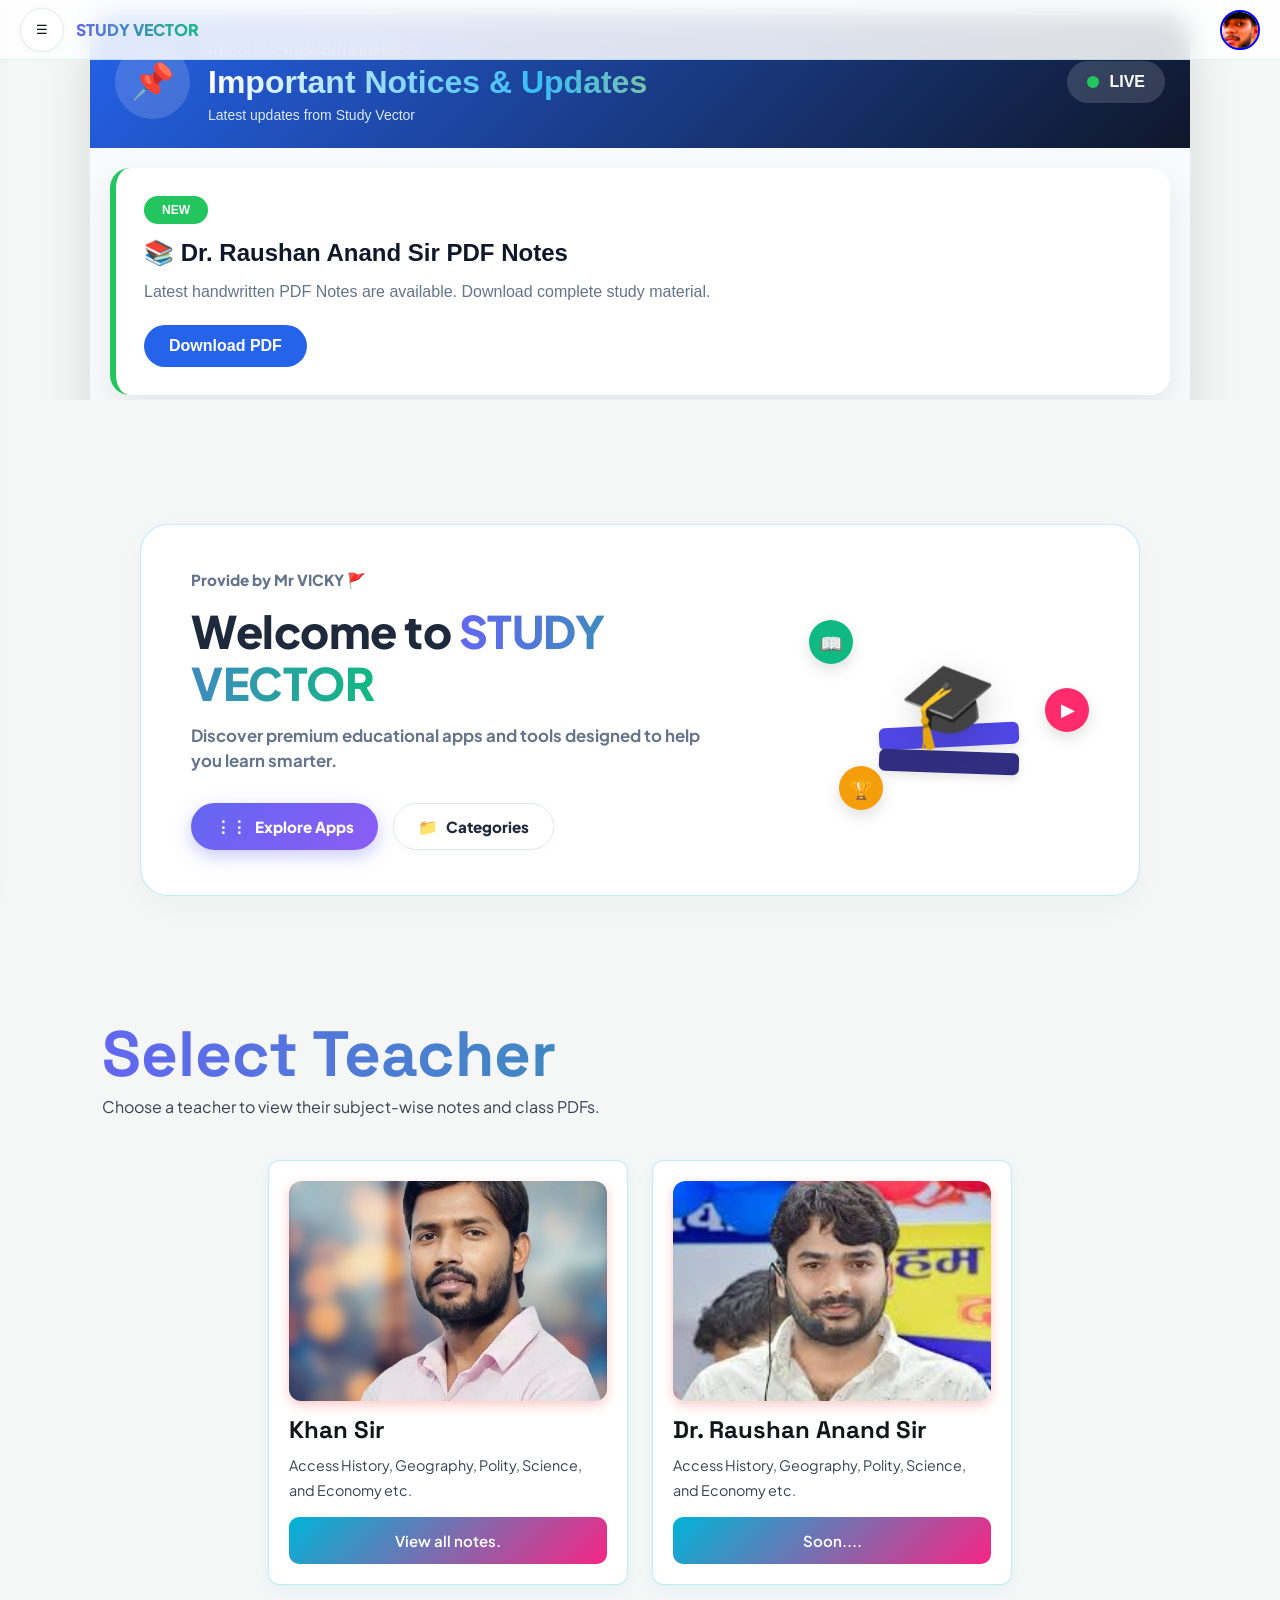
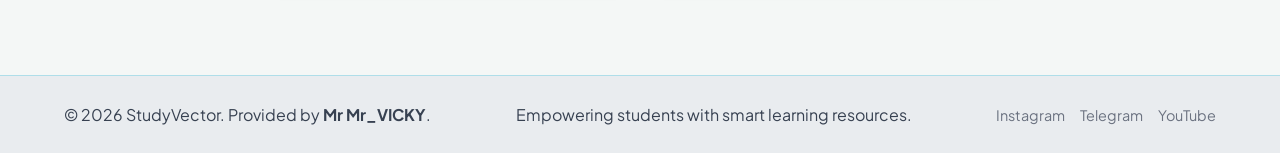
==== index.html @ a43ee3e1 "Update index.html" ====
<!DOCTYPE html>
<html lang="en">

<head>
    <meta charset="UTF-8">
    <meta name="viewport" content="width=device-width, initial-scale=1.0">
    <title>Study Vector</title>
    <link rel="icon" type="image/jpeg" href="logo.png">
    <link rel="stylesheet" href="style.css">
    <script src="./script.js"></script>
    <link href="https://fonts.googleapis.com/css2?family=Plus+Jakarta+Sans:wght@700;800;900&display=swap"
        rel="stylesheet">
    <meta property="og:image" content="logo.png">

</head>

<body>

    <header class="site-header">

        <div class="header-left">

            <button class="menu-btn" id="menuToggle">☰</button>
        
            <div class="auto-color-logo">
                <span class="logo-dot"></span>
                <span class="logo-text">STUDY VECTOR</span>
            </div>
        </div>

        <div class="header-right">
            <!-- <div class="streak-badge">
                <span class="fire-icon">🔥</span>
                <span class="streak-count">1</span>
            </div> -->

            <!-- <button class="theme-toggle" id="themeToggle" aria-label="Toggle Theme">
            </button> -->

            <a href="about.html" style="text-decoration: none; display: inline-block;">
                <div class="profile-avatar">
                    <img src="MY.jpg" alt="Profile"
                        style="width: 100%; height: 100%; object-fit: cover; border-radius: 50%;">
                </div>
            </a>

        </div>
    </header>

<iframe src="notice.html" class="notice-frame" style="width: 100%; height: 400px; border: none;"></iframe>


    <main>

        <section class="welcome-hero-section">
            <div class="welcome-card">
                <!-- Left Side: Content -->
                <div class="welcome-content">
                    <div class="greeting-badge">
                        Provide by Mr VICKY 🚩
                    </div>

                    <h1 class="welcome-title">
                        Welcome to <span class="highlight-brand">STUDY VECTOR</span>
                    </h1>

                    <p class="welcome-subtitle">
                        Discover premium educational apps and tools designed to help you learn smarter.
                    </p>

                    <div class="welcome-btn-group">
                        <a href="#apps" class="btn-primary">
                            <span class="btn-icon">⋮⋮</span> Explore Apps
                        </a>
                        <a href="notes.html" class="btn-secondary">
                            <span class="btn-icon">📁</span> Categories
                        </a>
                    </div>
                </div>

                <!-- Right Side: Visual Graphic Elements -->
                <div class="welcome-graphic">
                    <!-- Floating Small Icons -->
                    <div class="floating-icon icon-book">📖</div>
                    <div class="floating-icon icon-trophy">🏆</div>
                    <div class="floating-icon icon-play">▶</div>

                    <!-- Graduation Cap & Books Center Graphics -->
                    <div class="graphic-center-art">
                        <div class="grad-cap">🎓</div>
                        <div class="stacked-books">
                            <div class="book book-top"></div>
                            <div class="book book-bottom"></div>
                        </div>
                    </div>
                </div>
            </div>
        </section>

        <!-- Teacher Selection Section -->
        <main class="main-content">
            <section class="notes-hero">
                <h1 class="gradient-text">Select Teacher</h1>
                <p>Choose a teacher to view their subject-wise notes and class PDFs.</p>
            </section>

            <section class="notes-grid-container">

                <!-- Teacher 1: Khan Sir -->
                <div class="note-card teacher-card">
                    <div class="teacher-img-box">
                        <img src="khan sir.jpg" alt="Khan Sir">
                    </div>
                    <h3>Khan Sir</h3>
                    <p>Access History, Geography, Polity, Science, and Economy etc.</p>
                    <a href="./khan sir_notes.html" class="download-btn">View all notes.</a>
                </div>

                <!-- Teacher 2: Dr. Raushan Anand Sir -->
                <div class="note-card teacher-card">
                    <div class="teacher-img-box">
                        <img src="dr. raushan anand sir.jpg" alt="Dr. Raushan Anand Sir">
                    </div>
                    <h3>Dr. Raushan Anand Sir</h3>
                    <p>Access History, Geography, Polity, Science, and Economy etc.</p>
                    <a href="#" class="download-btn">Soon....</a>
                </div>

               

            </section>


        </main>

        <footer class="site-footer">
            <div class="footer-container">
                <div class="footer-left">
                    <p>&copy; 2026 StudyVector. Provided by <strong>Mr Mr_VICKY</strong>.</p>
                </div>
                <div class="footer-center">
                    <p>Empowering students with smart learning resources.</p>
                </div>
                <div class="footer-right">
                    <a href="#" target="_blank">Instagram</a>
                    <a href="https://t.me/studyvector" target="_blank">Telegram</a>
                    <a href="#" target="_blank">YouTube</a>
                </div>
            </div>
        </footer>

        <!-- Sidebar Overlay (Background Dimming) -->
        <div class="sidebar-overlay" id="sidebarOverlay"></div>

        <!-- Sidebar Drawer Container -->
        <div class="sidebar-drawer" id="sidebarDrawer">
            <!-- Sidebar Header -->
            <div class="sidebar-header">

                <div class="sidebar-brand-box">


                    <div class="sidebar-logo-icon"
                        style="width: 40px; height: 40px; background: #00b4d8; border-radius: 10px; display: flex; align-items: center; justify-content: center; overflow: hidden;">
                        <img src="MY.jpg" alt="Logo" style="width: 100%; height: 100%; object-fit: cover;">
                    </div>

                    <div>
                        <h2 class="sidebar-title">STUDY VECTOR</h2>
                        <p class="sidebar-subtitle">POWERED BY Mr_VICKY 🚩</p>
                    </div>
                </div>

            </div>

            <!-- Sidebar Navigation Links -->

            <nav class="sidebar-nav">
                <ul>
                    <li>
                        <a href="index.html" class="nav-item active">
                            <span class="nav-icon">🏠</span>
                            <span>Home</span>
                        </a>
                    </li>
                    <li>
                        <a href="notes.html" class="nav-item">
                            <span class="nav-icon">📚</span>
                            <span>Notes & PDFs</span>
                        </a>
                    </li>
                    <li>
                        <a href="community.html" class="nav-item">
                            <span class="nav-icon">👥</span>
                            <span>Community</span>
                        </a>
                    </li>

                    <!-- <li>
                    <a href="bookmarks.html" class="nav-item">
                        <span class="nav-icon">🔖</span>
                        <span>Bookmarks</span>
                    </a>
                </li> -->
                    <li>
                        <a href="#" class="nav-item">
                            <span class="nav-icon">⚙️</span>
                            <span>Settings</span>
                        </a>
                    </li>
                    <li>
                        <a href="about.html" class="nav-item">
                            <span class="nav-icon">👤</span>
                            <span>About Developer</span>
                        </a>
                    </li>
                    <li>
                        <a href="./Contact.html" class="nav-item">
                            <span class="nav-icon">❓</span>
                            <span>Help Center & Guides</span>
                        </a>
                    </li>
                </ul>
            </nav>
        </div>

</body>

</html>
---- style.css ----
@import url('https://fonts.googleapis.com/css2?family=Plus+Jakarta+Sans:wght@300;400;500;600;700;800&family=Space+Grotesk:wght@400;500;600;700;800&display=swap');

* {
    padding: 0;
    margin: 0;
    box-sizing: border-box;
}

:root {
    --color-primary: #00b4d8;
    --color-primary-glow: rgba(0, 180, 216, 0.2);
    --color-secondary: #f72585;
    --color-secondary-glow: rgba(247, 37, 133, 0.2);
    --color-accent: #7209b7;

    --color-bg-base: #f4f7f6;
    --color-bg-section: #ffffff;
    --color-bg-footer: #e9ecef;
    --color-surface: #ffffff;

    --color-border: rgba(0, 180, 216, 0.25);

    --white: #121619;
    --color-text-body: #374151;
    --color-text-muted: #6b7280;

    --font-display: 'Space Grotesk', sans-serif;
    --font-body: 'Plus Jakarta Sans', sans-serif;

    --radius-sm: 6px;
    --radius-md: 12px;
    --radius-lg: 20px;

    --shadow-sm: 0 4px 15px rgba(0, 180, 216, 0.08);
    --shadow-md: 0 10px 30px rgba(0, 180, 216, 0.12);

    --gradient-accent: linear-gradient(135deg, var(--color-primary) 0%, var(--color-secondary) 100%);
}

html {
    font-size: 16px;
    scroll-behavior: smooth;
}

body {
    background-color: var(--color-bg-base);
    font-family: var(--font-body);
    color: var(--color-text-body);
    overflow-x: hidden;
}

h1,
h2,
h3,
h4,
h5,
h6 {
    font-family: var(--font-display);
    font-weight: 700;
    line-height: 1.2;
    color: var(--white);
}

h1 {
    font-size: clamp(2.2rem, 5vw, 4rem);
}

h2 {
    font-size: clamp(1.6rem, 3.5vw, 2.5rem);
}

h3 {
    font-size: clamp(1.2rem, 2vw, 1.5rem);
}

p {
    font-size: 1rem;
    line-height: 1.7;
    color: var(--color-text-body);
}

ul {
    list-style: none;
}

a {
    text-decoration: none;
}

img,
video {
    max-width: 100%;
    height: auto;
}


/* ========================================== */
/* 2. Global Resets & Body Styles (Pura Page)  */
/* ========================================== */
* {
    padding: 0;
    margin: 0;
    box-sizing: border-box;
}

body {
    background-color: var(--color-bg-base);
    font-family: var(--font-body);
    color: var(--color-text-body);
    overflow-x: hidden;
}

/* ========================================== */
/* 3. Header Styling (Upar ka Navbar)         */
/* ========================================== */
.site-header {
    position: fixed;
    top: 0;
    left: 0;
    width: 100%;
    height: 60px;
    background-color: rgba(255, 255, 255, 0.85);
    backdrop-filter: blur(12px);
    -webkit-backdrop-filter: blur(12px);
    display: flex;
    justify-content: space-between;
    align-items: center;
    padding: 0 20px;
    border-bottom: 1px solid rgba(0, 180, 216, 0.15);
    z-index: 1000;
}


.header-left {
    display: flex;
    align-items: center;
    gap: 12px;
}






.menu-btn {
    background: #ffffff;
    border: 1px solid #e2e8f0;
    width: 44px;
    height: 44px;
    border-radius: 50%;
    display: flex;
    align-items: center;
    justify-content: center;
    cursor: pointer;
    box-shadow: 0 2px 8px rgba(0, 0, 0, 0.04);
    color: #121619;
}

.brand-dot {
    width: 8px;
    height: 8px;
    background-color: #833ab4;
    border-radius: 50%;
}

.brand-title {
    font-family: var(--font-display);
    font-size: 1.15rem;
    font-weight: 700;
    letter-spacing: 0.04em;
    color: #121619;
}

.header-right {
    display: flex;
    align-items: center;
    gap: 10px;
}

.streak-badge {
    display: flex;
    align-items: center;
    gap: 6px;
    background: #fffbf0;
    border: 1px solid #ffeeba;
    padding: 6px 14px;
    border-radius: 50px;
    font-family: var(--font-display);
    font-weight: 700;
    font-size: 0.9rem;
    color: #b7791f;
}

.theme-toggle {
    background: #ffffff;
    border: 1px solid #e2e8f0;
    width: 40px;
    height: 40px;
    border-radius: 50%;
    display: flex;
    align-items: center;
    justify-content: center;
    cursor: pointer;
    color: #4a5568;
}

.profile-avatar {
    width: 40px;
    height: 40px;
    border-radius: 50%;
    background: linear-gradient(135deg, #e0c3fc 0%, #8ec5fc 100%);
    border: 2px solid blue;
}

.profile-avatar:hover {
    box-shadow: 0 4px 12px rgba(0, 180, 216, 0.5);
    zoom: 1.1;
}

/* ========================================== */
/* Notes / Teacher Cards Grid Styling         */
/* ========================================== */
.notes-grid-container {
    display: flex !important;
    flex-direction: row !important; /* Cards ko line mein rakhne ke liye */
    flex-wrap: wrap !important;     /* Agar screen choti ho toh niche aa jayein */
    align-items: stretch !important; /* Sabhi cards ki height barabar karne ke liye */
    justify-content: center !important;
    gap: 24px !important;
    width: 100% !important;
    padding: 0 15px !important;
}

.main-content {
    padding: 50px 8%;
    background-color: var(--color-bg-base);
    min-height: 75vh;
}

/* Sabhi cards ka size ek jaisa fix karne ke liye */
.notes-grid-container .note-card,
.card {
    flex: 1 1 280px !important; /* Minimum width 280px rahegi aur sab barabar stretch honge */
    max-width: 340px !important; /* Koi bhi card 340px se bada nahi hoga */
    width: 100% !important;
    background-color: var(--color-bg-section);
    border: 1px solid var(--color-border);
    border-radius: var(--radius-md);
    padding: 20px;
    box-shadow: var(--shadow-sm);
    display: flex;
    flex-direction: column;
    box-sizing: border-box;
    transition: transform 0.3s ease, border-color 0.3s ease;
}

.note-card:hover {
    transform: translateY(-4px);
    border-color: var(--color-primary);
    box-shadow: 0 0 15px var(--color-primary-glow);
}

.note-card h3 {
    color: var(--white);
    margin-bottom: 8px;
}

.note-card p {
    font-size: 0.9rem;
    margin-bottom: 15px;
    flex-grow: 1; /* Text space ko barabar manage karne ke liye */
}

/* Cards ke andar wali images ya top boxes ka size equal karne ke liye */
.note-card img, 
.note-card .semester-img-box,
.card img {
    width: 100% !important;
    height: 300px !important; /* Teeno ki image/box ki height bilkul equal hogi */
    object-fit: cover !important;
    border-radius: 12px;
    margin-bottom: 15px;
}

.download-btn {
    display: inline-block;
    padding: 8px 16px;
    background: var(--gradient-accent);
    color: #fff;
    border-radius: var(--radius-sm);
    font-weight: 500;
    font-size: 0.85rem;
    text-align: center;
    text-decoration: none;
    margin-top: auto; /* Button ko hamesha card ke sabse niche align karne ke liye */
}

main {
    padding-top: 100px !important;
}


main {
    padding-top: 100px !important;
    /* Header ki height ke barabar ya usse thoda zyada gap */
}



/* ========================================== */
/* Community Section Styling */
/* ========================================== */

.community-section {
    padding: 50px 8%;
    background-color: var(--color-bg-base);
    min-height: 75vh;
}

.community-header {
    margin-bottom: 40px;
}

.community-header h1 {
    color: var(--white);
    margin-bottom: 10px;
}

.community-header p {
    color: var(--color-text-muted);
    font-size: 1.05rem;
}

.community-grid {
    display: grid;
    grid-template-columns: repeat(auto-fit, minmax(280px, 1fr));
    gap: 25px;
}

.community-card {
    background: var(--color-surface);
    border: 1px solid var(--color-border);
    border-radius: var(--radius-lg);
    padding: 35px 30px;
    display: flex;
    flex-direction: column;
    justify-content: space-between;
    box-shadow: var(--shadow-sm);
    transition: transform 0.3s ease, box-shadow 0.3s ease, border-color 0.3s ease;
}

.community-card:hover {
    transform: translateY(-6px);
    box-shadow: var(--shadow-md);
    border-color: var(--color-primary);
}

.card-icon-box {
    width: 55px;
    height: 55px;
    border-radius: var(--radius-md);
    display: flex;
    align-items: center;
    justify-content: center;
    font-size: 24px;
    margin-bottom: 22px;
}

.telegram-box {
    background: rgba(0, 180, 216, 0.12);
    color: var(--color-primary);
}

.whatsapp-box {
    background: rgba(16, 185, 129, 0.12);
    color: #10b981;
}

.youtube-box {
    background: rgba(239, 68, 68, 0.12);
    color: #ef4444;
}

.instagram-box {
    background: rgba(131, 58, 180, 0.12);
    color: #833ab4;
}

.community-card h3 {
    font-size: 1.3rem;
    margin-bottom: 12px;
    color: var(--white);
}

.community-card p {
    color: var(--color-text-muted);
    font-size: 0.95rem;
    line-height: 1.6;
    margin-bottom: 25px;
}

.community-btn {
    text-align: center;
    padding: 12px 24px;
    border-radius: 50px;
    font-weight: 600;
    font-size: 0.95rem;
    text-decoration: none;
    transition: transform 0.2s ease, opacity 0.2s ease;
    display: inline-block;
}

.community-btn:hover {
    transform: scale(1.02);
    opacity: 0.95;
}


.telegram-btn {
    background: linear-gradient(135deg, #00b4d8, #0077b6);
    color: #ffffff;
    box-shadow: 0 4px 15px rgba(0, 180, 216, 0.3);
}

.whatsapp-btn {
    background: linear-gradient(135deg, #10b981, #059669);
    color: #ffffff;
    box-shadow: 0 4px 15px rgba(16, 185, 129, 0.3);
}

.youtube-btn {
    background: linear-gradient(135deg, #ef4444, #dc2626);
    color: #ffffff;
    box-shadow: 0 4px 15px rgba(239, 68, 68, 0.3);
}

.instagram-btn {
    background: linear-gradient(135deg, #833ab4, #fd1d1d, #fcb045);
    color: #ffffff;
    box-shadow: 0 4px 15px rgba(131, 58, 180, 0.3);
}

.telegram-box {
    background: linear-gradient(135deg, #00b4d8, #0077b6);
    color: #ffffff;
    box-shadow: 0 4px 15px rgba(0, 180, 216, 0.3);
}

.whatsapp-box {
    background: linear-gradient(135deg, #10b981, #059669);
    color: #ffffff;
    box-shadow: 0 4px 15px rgba(16, 185, 129, 0.3);
}

.youtube-box {
    background: linear-gradient(135deg, #ef4444, #dc2626);
    color: #ffffff;
    box-shadow: 0 4px 15px rgba(239, 68, 68, 0.3);
}

.instagram-box {
    background: linear-gradient(135deg, #833ab4, #fd1d1d, #fcb045);
    color: #ffffff;
    box-shadow: 0 4px 15px rgba(131, 58, 180, 0.3);
}


/*==========================================
/* Footer */
/* ==========================================  */

.site-footer {
    background-color: var(--color-bg-footer);
    border-top: 1px solid var(--color-border);
    padding: 25px 5%;
    font-size: 0.9rem;
}

.footer-container {
    max-width: 1200px;
    margin: 0 auto;
    display: flex;
    justify-content: space-between;
    align-items: center;
    flex-wrap: wrap;
    gap: 15px;
}

.footer-right {
    display: flex;
    gap: 15px;
}

.footer-right a {
    color: var(--color-text-muted);
}

.footer-right a:hover {
    color: var(--color-primary);
}



/* ==========================================
   Responsive Breakpoints
   ========================================== */


@media (max-width: 1024px) {
    header {
        padding: 15px 4%;
    }

    main {
        padding: 90px 4% 30px;
    }

    .hero-section {
        gap: 30px;
    }
}

@media (max-width: 768px) {
    header {
        flex-direction: column;
        gap: 10px;
        padding: 12px 15px;
        position: relative;
    }

    header nav ul {
        gap: 8px;
        flex-wrap: wrap;
        justify-content: center;
    }

    header nav a {
        padding: 6px 10px;
        font-size: 0.85rem;
    }

    main {
        padding: 20px 15px;
    }

    .hero-section {
        flex-direction: column;
        text-align: center;
        min-height: auto;
        padding: 20px 0;
        gap: 25px;
    }

    .left-hero {
        align-items: center;
    }

    #cta {
        justify-content: center;
    }

    .notes-grid-container {
        grid-template-columns: 1fr;
    }

    .footer-container {
        flex-direction: column;
        text-align: center;
    }
}

@media (max-width: 480px) {
    h1 {
        font-size: 1.8rem;
    }

    h2 {
        font-size: 1.4rem;
    }

    #cta {
        flex-direction: column;
        width: 100%;
    }

    #cta a {
        width: 100%;
    }
}

/* ==========================================  */
/* Contact Page Specific Styles */
/* ==========================================  */
.notes-grid-container {
    display: grid;
    grid-template-columns: repeat(2, minmax(300px, 450px));
    /* Dono cards ki fixed width range set karne ke liye */
    justify-content: center;
    /* Grid ko bilkul center mein lane ke liye */
    gap: 30px;
    max-width: 1000px;
    margin: 40px auto;
    padding: 0 20px;
}

.support-card {
    background: var(--color-surface);
    border: 1px solid var(--color-border);
    box-shadow: var(--shadow-sm);
    border-radius: var(--radius-lg);
    padding: 35px 30px;
    /* Padding badhayi taaki box lamba/bada lage */
    display: flex;
    flex-direction: column;
    justify-content: space-between;
}

.note-card {
    background: var(--color-surface);
    border: 1px solid var(--color-border);
    box-shadow: var(--shadow-sm);
    border-radius: var(--radius-lg);
    padding: 35px 30px;
    height: 100%;
    display: flex;
    flex-direction: column;
    justify-content: space-between;
}

.support-card p {
    color: var(--color-text-muted);
    font-size: 14px;
    line-height: 1.6;
    margin-bottom: 16px;
}

.support-card strong {
    color: var(--color-text-primary);
}

.social-link {
    color: var(--color-primary);
}

.form-card {
    grid-column: span 1;
    /* Ab yeh sirf 1 column lega kyunki total hi 2 columns hain */
}

.form-card h3 {
    color: var(--color-text-primary);
    margin-bottom: 5px;
}

#contact-form {
    display: flex;
    flex-direction: column;
    gap: 15px;
    margin-top: 15px;
}

/* ========================================== */
/* Input & Textarea Styling with Glow Effect */
/* ========================================== */

#contact-form input,
#contact-form textarea {
    width: 100%;
    padding: 14px;
    background: var(--color-bg-section);
    border: 1px solid var(--color-border);
    color: var(--color-text-primary);
    border-radius: var(--radius-lg);
    box-sizing: border-box;
    font-size: 14px;
    outline: none;
    transition: all 0.3s ease;
    box-shadow: var(--shadow-sm);
}

/* ========================================== */
/* Focus Glow Effect */
/* ========================================== */

#contact-form input:focus,
#contact-form textarea:focus {
    border-color: var(--color-primary);
    box-shadow: var(--shadow-md);
    background: var(--color-surface);
}

#contact-form textarea {
    resize: none;
}

.download-btn {
    width: 100%;
    padding: 14px;
    cursor: pointer;
    border: none;
    text-align: center;
    background: var(--gradient-accent);
    color: var(--color-surface);
    font-weight: 600;
    border-radius: 10px;
    font-size: 15px;
    transition: opacity 0.2s ease;
}

.download-btn:hover {
    opacity: 0.9;
}

/* ========================================== */
/* teacher ka photo box styling */
/* ========================================== */

.teacher-img-box {
    width: 100%;
    height: 220px;
    /* Apni zaroorat ke hisab se height adjust kar sakte hain */
    border-radius: 12px;
    /* Photo ko radius dene ke liye */
    overflow: hidden;
    margin-bottom: 15px;
    box-shadow: 0 4px 12px rgba(255, 0, 0, 0.219);
    /* Halka sa shadow */
    background: var(--color-bg-section);
    /* Agar image load nahi hoti to background color */
}

.teacher-img-box img {
    width: 100%;
    height: 100%;
    object-fit: cover;
}

/* ========================================== */
/* Sidebar Background Overlay (Dim Effect)    */
/* ========================================== */
.sidebar-overlay {
    position: fixed;
    top: 0;
    left: 0;
    width: 100%;
    height: 100%;
    background-color: rgba(0, 0, 0, 0.5);
    backdrop-filter: blur(4px);
    -webkit-backdrop-filter: blur(4px);
    opacity: 0;
    visibility: hidden;
    transition: all 0.3s ease;
    z-index: 1999;
}

.sidebar-overlay.active {
    opacity: 1;
    visibility: visible;
}

/* ========================================== */
/* Sidebar Drawer Box Styling                 */
/* ========================================== */
.sidebar-drawer {
    position: fixed;
    top: 0;
    left: -320px;
    /* Shuru mein screen se bahar chhipa rahega */
    width: 300px;
    height: 100%;
    background-color: #ffffff;
    box-shadow: 5px 0 25px rgba(0, 0, 0, 0.1);
    transition: left 0.35s cubic-bezier(0.4, 0, 0.2, 1);
    z-index: 2000;
    display: flex;
    flex-direction: column;
}

.sidebar-drawer.active {
    left: 0;
}

/* ========================================== */
/* Sidebar Header (Logo & Close Button)       */
/* ========================================== */
.sidebar-header {
    display: flex;
    align-items: center;
    justify-content: space-between;
    padding: 20px 15px;
    border-bottom: 1px solid #edf2f7;
}

.sidebar-brand-box {
    display: flex;
    align-items: center;
    gap: 10px;
}

.sidebar-logo-icon {
    width: 42px;
    height: 42px;
    border-radius: 12px;
    background: linear-gradient(135deg, #00b4d8, #0077b6);
    display: flex;
    align-items: center;
    justify-content: center;
    box-shadow: 0 4px 12px rgba(0, 180, 216, 0.25);
}

.sidebar-logo-icon img {
    width: 24px;
    height: 24px;
    object-fit: contain;
}

.sidebar-title {
    font-family: 'Space Grotesk', sans-serif;
    font-size: 0.95rem;
    font-weight: 800;
    color: #121619;
    letter-spacing: 0.03em;
}

.sidebar-subtitle {
    font-family: 'Plus Jakarta Sans', sans-serif;
    font-size: 0.65rem;
    font-weight: 700;
    color: green;
    letter-spacing: 0.05em;
    margin-top: 2px;
}

/* Close ('X') Button */
.sidebar-close-btn {
    background: #f7fafc;
    border: 1px solid #e2e8f0;
    width: 36px;
    height: 36px;
    border-radius: 50%;
    display: flex;
    align-items: center;
    justify-content: center;
    cursor: pointer;
    color: #4a5568;
    transition: background 0.2s;
}

.sidebar-close-btn:hover {
    background: #edf2f7;
}

/* ========================================== */
/* Sidebar Navigation List & Items            */
/* ========================================== */
.sidebar-nav {
    flex: 1;
    overflow-y: auto;
    padding: 15px 12px;
}

.sidebar-nav ul {
    list-style: none;
    display: flex;
    flex-direction: column;
    gap: 6px;
}

.nav-item {
    display: flex;
    align-items: center;
    gap: 14px;
    padding: 12px 16px;
    border-radius: 14px;
    text-decoration: none;
    font-family: 'Plus Jakarta Sans', sans-serif;
    font-weight: 600;
    font-size: 0.95rem;
    color: #4a5568;
    transition: all 0.2s ease;
}

.nav-icon {
    font-size: 1.1rem;
    display: flex;
    align-items: center;
    justify-content: center;
    width: 24px;
}

.nav-item:hover {
    background-color: rgba(0, 180, 216, 0.08);
    color: #00b4d8;
}

.nav-item.active {
    background: linear-gradient(135deg, rgba(0, 180, 216, 0.12), rgba(0, 119, 182, 0.08));
    color: #00b4d8;
    font-weight: 700;
}


/* ========================================== */
/* Developer Profile Card & About Page Styles */
/* ========================================== */

.developer-section {
    display: flex;
    justify-content: center;
    align-items: center;
    padding: 40px 20px;
}

.developer-card {
    background: var(--color-surface, #ffffff);
    border: 1px solid var(--color-border, #e2e8f0);
    border-radius: 24px;
    padding: 40px;
    display: flex;
    gap: 40px;
    max-width: 900px;
    width: 100%;
    box-shadow: 0 10px 30px rgba(0, 0, 0, 0.04);
    align-items: center;
}

/* Image Container */
.dev-img-container {
    position: relative;
    flex-shrink: 0;
}

.dev-avatar {
    width: 100px;
    height: 100px;
    border-radius: 15px;
    object-fit: cover;
    box-shadow: 0 10px 20px rgba(0, 0, 0, 0.596);
}

.dev-floating-badge {
    position: absolute;
    bottom: -10px;
    right: -10px;
    background: linear-gradient(135deg, #6366f1, #8b5cf6);
    color: white;
    width: 42px;
    height: 42px;
    border-radius: 50%;
    display: flex;
    align-items: center;
    justify-content: center;
    font-weight: bold;
    box-shadow: 0 4px 10px rgba(99, 102, 241, 0.4);
    /* border: 3px solid var(--color-surface, #ffffff); */
    animation: floatAnimation 3s ease-in-out infinite;
}


/* Animation Define Karein */
@keyframes floatAnimation {
    0% {
        transform: translateY(0); /* Apni original position par */
    }
    50% {
        transform: translateY(-10px); /* Apni position se 10px upar jayega */
    }
    100% {
        transform: translateY(0); /* Wapas original position par */
    }
}

/* Info Section */
.dev-info {
    display: flex;
    flex-direction: column;
}

.badge-top {
    display: inline-block;
    background: rgba(99, 102, 241, 0.1);
    color: #6366f1;
    padding: 6px 14px;
    border-radius: 20px;
    font-size: 0.75rem;
    font-weight: 700;
    letter-spacing: 0.5px;
    margin-bottom: 15px;
    align-self: flex-start;
}

.dev-info h2 {
    font-size: 2.2rem;
    color: var(--color-text-primary, #1e293b);
    font-weight: 800;
    margin-bottom: 5px;
}

.dev-subtitle {
    color: #10b981;
    font-weight: 700;
    font-size: 0.85rem;
    letter-spacing: 1px;
    margin-bottom: 15px;
}

.dev-tag {
    background: rgba(99, 102, 241, 0.06);
    color: #4f46e5;
    padding: 8px 14px;
    border-radius: 12px;
    font-size: 0.85rem;
    font-weight: 600;
    display: inline-block;
    margin-bottom: 20px;
    align-self: flex-start;
}

.dev-tag span {
    color: #6366f1;
    margin-right: 5px;
}

.dev-bio {
    color: var(--color-text-muted, #64748b);
    font-size: 0.95rem;
    line-height: 1.6;
    margin-bottom: 20px;
}

.dev-quote {
    color: #4f46e5;
    font-style: italic;
    font-weight: 600;
    font-size: 1rem;
    margin-bottom: 25px;
}

/* Social Buttons */
.dev-social-buttons {
    display: flex;
    gap: 12px;
    flex-wrap: wrap;
}

.dev-btn {
    display: flex;
    align-items: center;
    gap: 8px;
    padding: 8px 18px;
    border: 1px solid var(--color-border, #e2e8f0);
    border-radius: 25px;
    text-decoration: none;
    color: var(--color-text-primary, #1e293b);
    font-size: 0.9rem;
    font-weight: 600;
    background: var(--color-surface, #ffffff);
    transition: all 0.2s ease;
    box-shadow: 0 2px 5px rgba(0, 0, 0, 0.02);
}

.dev-btn:hover {
    border-color: #6366f1;
    transform: translateY(-2px);
    box-shadow: 0 4px 12px rgba(99, 102, 241, 0.15);
}


/* Developer Card ka saara text bold karne ke liye */
.developer-card *, 
.developer-card p, 
.developer-card span, 
.developer-card h2, 
.developer-card a {
    font-weight: 800 !important;
}


/* Responsive for Mobile */
@media (max-width: 768px) {
    .developer-card {
        flex-direction: column;
        text-align: center;
        padding: 25px;
    }
    .badge-top, .dev-tag {
        align-self: center;
    }
    .dev-social-buttons {
        justify-content: center;
    }
}


/* ========================================== */
/* Welcome Hero Card Styling                  */
/* ========================================== */

.welcome-hero-section {
    display: flex;
    justify-content: center;
    padding: 20px;
}

.welcome-card {
    background: var(--color-surface, #ffffff);
    border: 1px solid var(--color-border, #e2e8f0);
    border-radius: 28px;
    padding: 45px 50px;
    display: flex;
    align-items: center;
    justify-content: space-between;
    max-width: 1000px;
    width: 100%;
    box-shadow: 0 10px 30px rgba(0, 0, 0, 0.03);
    position: relative;
    overflow: hidden;
}

/* --- Left Content Styles --- */
.welcome-content {
    max-width: 520px;
    z-index: 2;
}

.greeting-badge {
    color: #64748b;
    font-weight: 800 !important;
    font-size: 0.95rem;
    margin-bottom: 15px;
}

.welcome-title {
    font-size: 2.8rem;
    font-weight: 900 !important;
    color: #1e293b;
    line-height: 1.15;
    margin-bottom: 15px;
    letter-spacing: -0.5px;
    font-family: 'Plus Jakarta Sans', sans-serif;
}

.highlight-brand {
    color: #6366f1;
    background: linear-gradient(135deg, #6366f1, #8b5cf6);
    -webkit-background-clip: text;
    -webkit-text-fill-color: transparent;
}

.welcome-subtitle {
    color: #64748b;
    font-size: 1.05rem;
    font-weight: 700 !important;
    line-height: 1.5;
    margin-bottom: 30px;
}

/* Button Group */
.welcome-btn-group {
    display: flex;
    gap: 15px;
    flex-wrap: wrap;
}

.btn-primary {
    background: linear-gradient(135deg, #6366f1, #8b5cf6);
    color: #ffffff;
    padding: 12px 24px;
    border-radius: 25px;
    text-decoration: none;
    font-weight: 800 !important;
    font-size: 0.95rem;
    display: inline-flex;
    align-items: center;
    gap: 8px;
    box-shadow: 0 6px 18px rgba(99, 102, 241, 0.35);
    transition: transform 0.2s ease, box-shadow 0.2s ease;
}

.btn-primary:hover {
    transform: translateY(-2px);
    box-shadow: 0 8px 22px rgba(99, 102, 241, 0.45);
}

.btn-secondary {
    background: #ffffff;
    border: 1px solid #e2e8f0;
    color: #1e293b;
    padding: 12px 24px;
    border-radius: 25px;
    text-decoration: none;
    font-weight: 800 !important;
    font-size: 0.95rem;
    display: inline-flex;
    align-items: center;
    gap: 8px;
    box-shadow: 0 2px 8px rgba(0, 0, 0, 0.03);
    transition: background 0.2s ease, transform 0.2s ease;
}

.btn-secondary:hover {
    background: #f8fafc;
    transform: translateY(-2px);
}

.btn-icon {
    font-size: 1rem;
}

/* --- Right Graphic Area --- */
.welcome-graphic {
    position: relative;
    width: 280px;
    height: 220px;
    display: flex;
    align-items: center;
    justify-content: center;
}

.graphic-center-art {
    position: relative;
    display: flex;
    flex-direction: column;
    align-items: center;
    justify-content: center;
}

.grad-cap {
    font-size: 80px;
    z-index: 2;
    transform: rotate(-10deg);
    filter: drop-shadow(0 10px 15px rgba(0, 0, 0, 0.15));
}

.stacked-books {
    position: relative;
    margin-top: -25px;
}

.book {
    width: 140px;
    height: 22px;
    border-radius: 6px;
    box-shadow: 0 4px 10px rgba(0, 0, 0, 0.1);
}

.book-top {
    background: #4f46e5;
    transform: rotate(-3deg);
    margin-bottom: 4px;
}

.book-bottom {
    background: #312e81;
    transform: rotate(2deg);
}

/* Floating Icons */
.floating-icon {
    position: absolute;
    width: 44px;
    height: 44px;
    border-radius: 50%;
    display: flex;
    align-items: center;
    justify-content: center;
    color: #ffffff;
    font-size: 18px;
    box-shadow: 0 6px 15px rgba(0, 0, 0, 0.12);
    animation: floatIcon 3s ease-in-out infinite;
}

.icon-book {
    background: #10b981;
    top: 20px;
    left: 0;
    animation-delay: 0s;
}

.icon-trophy {
    background: #f59e0b;
    bottom: 10px;
    left: 30px;
    animation-delay: 1s;
}

.icon-play {
    background: #ff2b6d;
    right: 0;
    top: 50%;
    transform: translateY(-50%);
    animation-delay: 1.5s;
}


/* Smooth Floating Animation */
@keyframes floatIcon {
    0%, 100% {
        transform: translateY(0);
    }
    50% {
        transform: translateY(-8px);
    }
}

/* Responsive Styles for Mobile */
@media (max-width: 850px) {
    .welcome-card {
        flex-direction: column;
        text-align: center;
        padding: 30px 20px;
    }

    .welcome-content {
        max-width: 100%;
        margin-bottom: 30px;
    }

    .welcome-btn-group {
        justify-content: center;
    }

    .welcome-title {
        font-size: 2.1rem;
    }
}






/* ========================================== */
/* AUTO COLOR CHANGE */
/* ========================================== */

/* Gradient Text Color Sliding Animation */


.auto-color-logo .logo-text,
.welcome-title .highlight-brand, .sidebar-title, .dev-tag, .gradient-text{
    background: linear-gradient(270deg, #6366f1, #ec4899, #06b6d4, #10b981, #6366f1);
    background-size: 400% 400%;
    -webkit-background-clip: text;
    -webkit-text-fill-color: transparent;
    animation: gradientColorSlide 6s ease infinite !important;
    font-weight: 900 !important;
}

Dot Animation

.auto-color-logo .logo-dot,
.promo-left-accent .highlight-brand .dev-floating-badge {
    animation: dotColorSlide 6s linear infinite !important;
}

/* Keyframes for Smooth Sliding */

 @keyframes gradientColorSlide {
    0% {
        background-position: 0% 50%;
    }
    50% {
        background-position: 100% 50%;
    }
    100% {
        background-position: 0% 50%;
    }
} 

@keyframes dotColorSlide {
    0%   { background-color: #6366f1; box-shadow: 0 0 10px #6366f1; }
    25%  { background-color: #ec4899; box-shadow: 0 0 10px #ec4899; }
    50%  { background-color: #06b6d4; box-shadow: 0 0 10px #06b6d4; }
    75%  { background-color: #10b981; box-shadow: 0 0 10px #10b981; }
    100% { background-color: #6366f1; box-shadow: 0 0 10px #6366f1; }
} 







/* Jab screen badi ho (Tablet / Laptop), tab wapas 3 columns ho jayein */

@media screen and (min-width: 768px) {
    .notes-grid-container {
        flex-direction: row !important;
        flex-wrap: wrap !important;
        justify-content: center !important;
    }

    .notes-grid-container .note-card {
        width: 32% !important;
        max-width: 360px !important;
    }
}
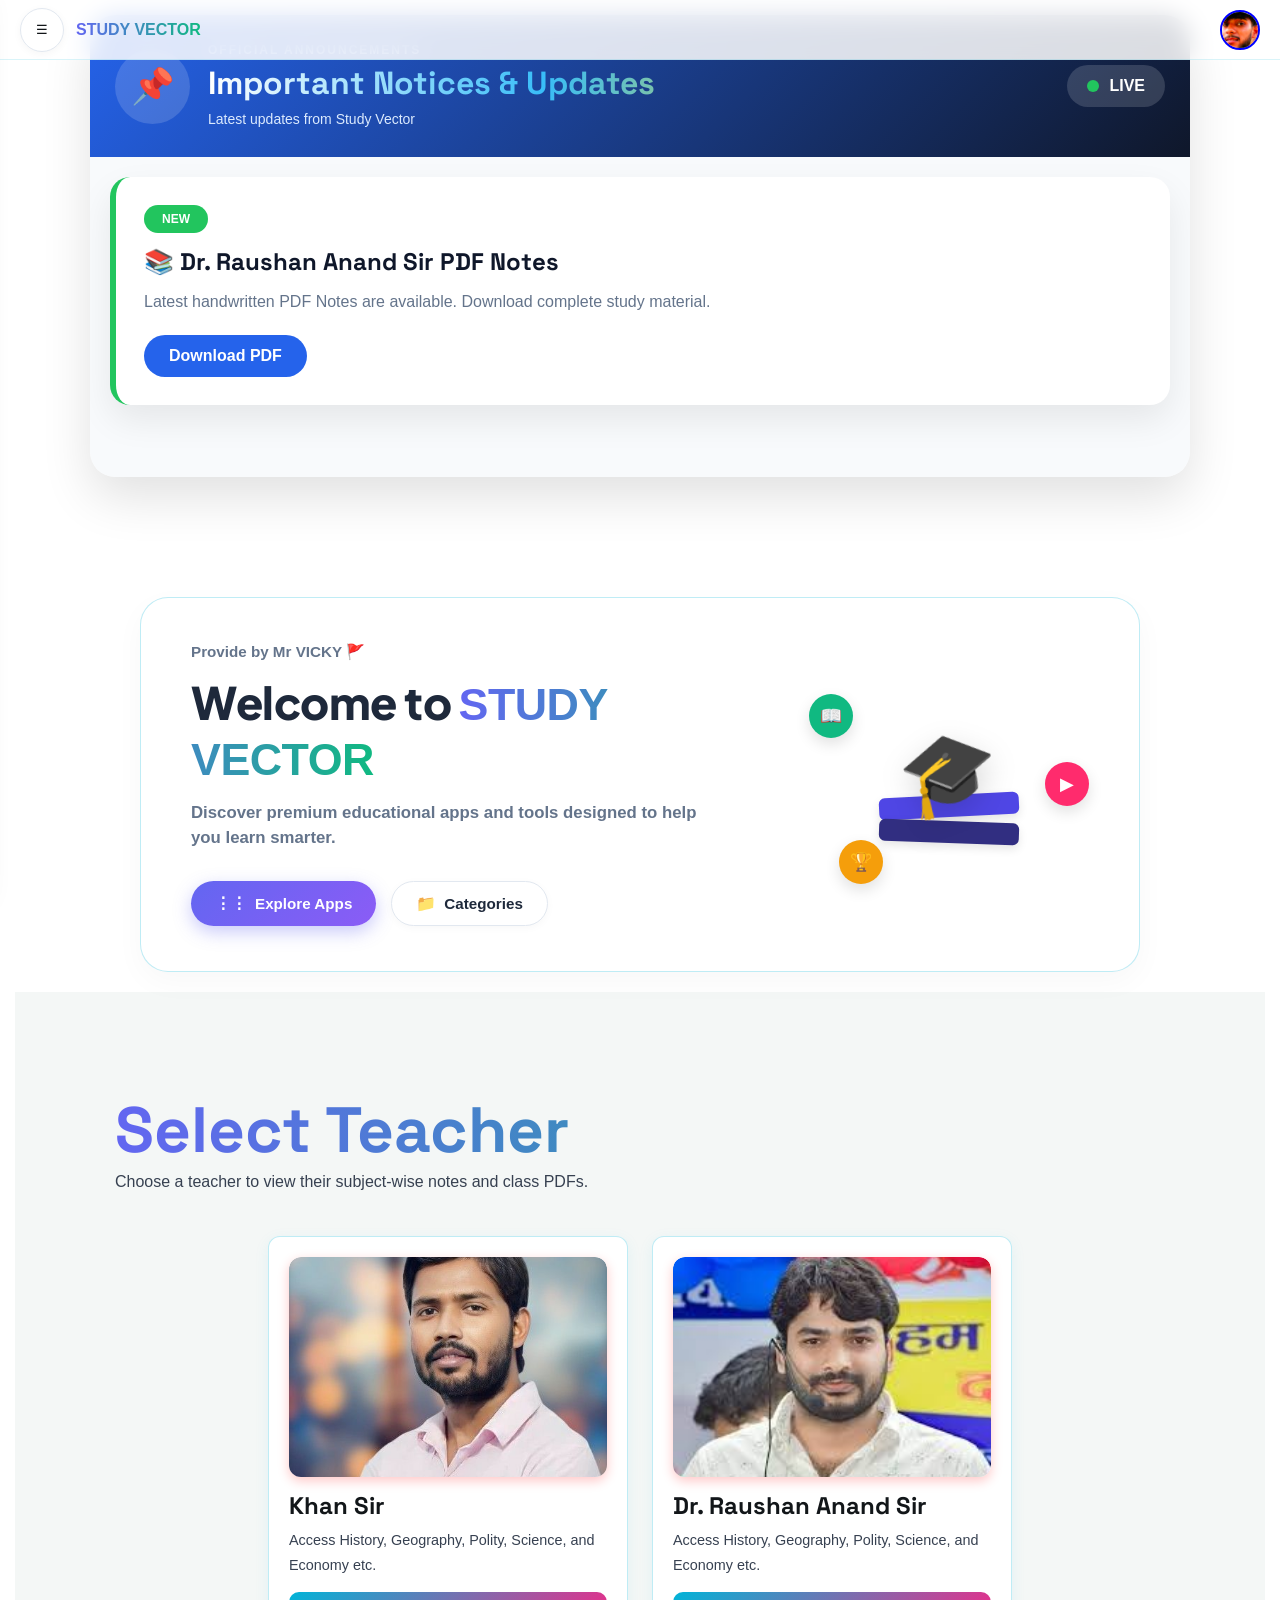
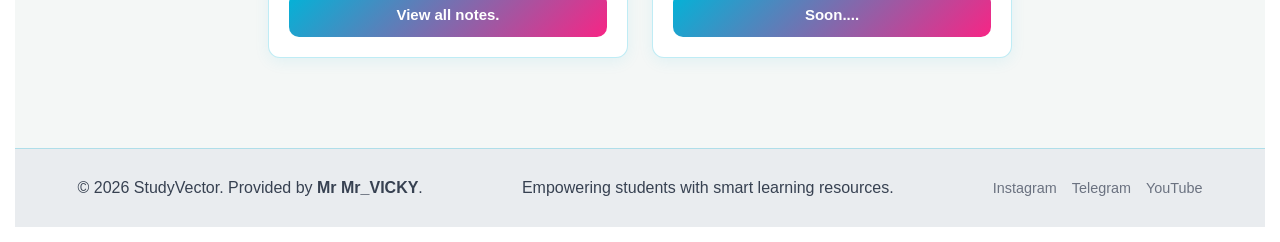
==== commit c3c13804: "Update index.html" ====
--- a/index.html
+++ b/index.html
@@ -47,7 +47,10 @@
         </div>
     </header>
 
-<iframe src="notice.html" class="notice-frame" style="width: 100%; height: 400px; border: none;"></iframe>
+<!-- notice.html ke andar -->
+<div class="notice-board" id="notice-container">
+  <!-- Aapka baaki sara code jo notice.html mein hai -->
+</div>
 
 
     <main>
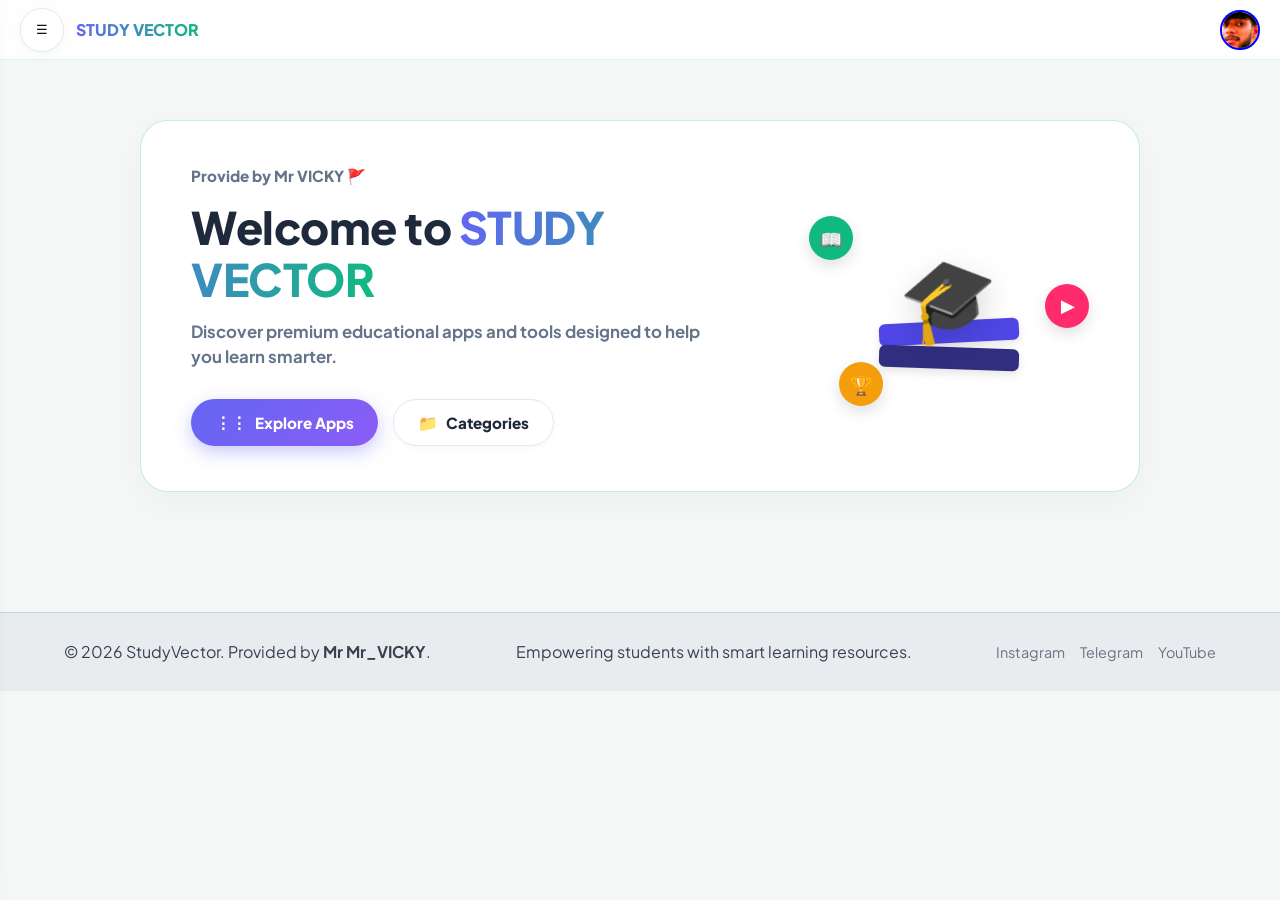
==== commit 5765e7b7: "Update index.html" ====
--- a/index.html
+++ b/index.html
@@ -47,11 +47,6 @@
         </div>
     </header>
 
-<!-- notice.html ke andar -->
-<div class="notice-board" id="notice-container">
-  <!-- Aapka baaki sara code jo notice.html mein hai -->
-</div>
-
 
     <main>
 
@@ -100,41 +95,11 @@
             </div>
         </section>
 
-        <!-- Teacher Selection Section -->
-        <main class="main-content">
-            <section class="notes-hero">
-                <h1 class="gradient-text">Select Teacher</h1>
-                <p>Choose a teacher to view their subject-wise notes and class PDFs.</p>
-            </section>
-
-            <section class="notes-grid-container">
-
-                <!-- Teacher 1: Khan Sir -->
-                <div class="note-card teacher-card">
-                    <div class="teacher-img-box">
-                        <img src="khan sir.jpg" alt="Khan Sir">
-                    </div>
-                    <h3>Khan Sir</h3>
-                    <p>Access History, Geography, Polity, Science, and Economy etc.</p>
-                    <a href="./khan sir_notes.html" class="download-btn">View all notes.</a>
-                </div>
-
-                <!-- Teacher 2: Dr. Raushan Anand Sir -->
-                <div class="note-card teacher-card">
-                    <div class="teacher-img-box">
-                        <img src="dr. raushan anand sir.jpg" alt="Dr. Raushan Anand Sir">
-                    </div>
-                    <h3>Dr. Raushan Anand Sir</h3>
-                    <p>Access History, Geography, Polity, Science, and Economy etc.</p>
-                    <a href="#" class="download-btn">Soon....</a>
-                </div>
+           <main>
 
                
+           </main>
 
-            </section>
-
-
-        </main>
 
         <footer class="site-footer">
             <div class="footer-container">
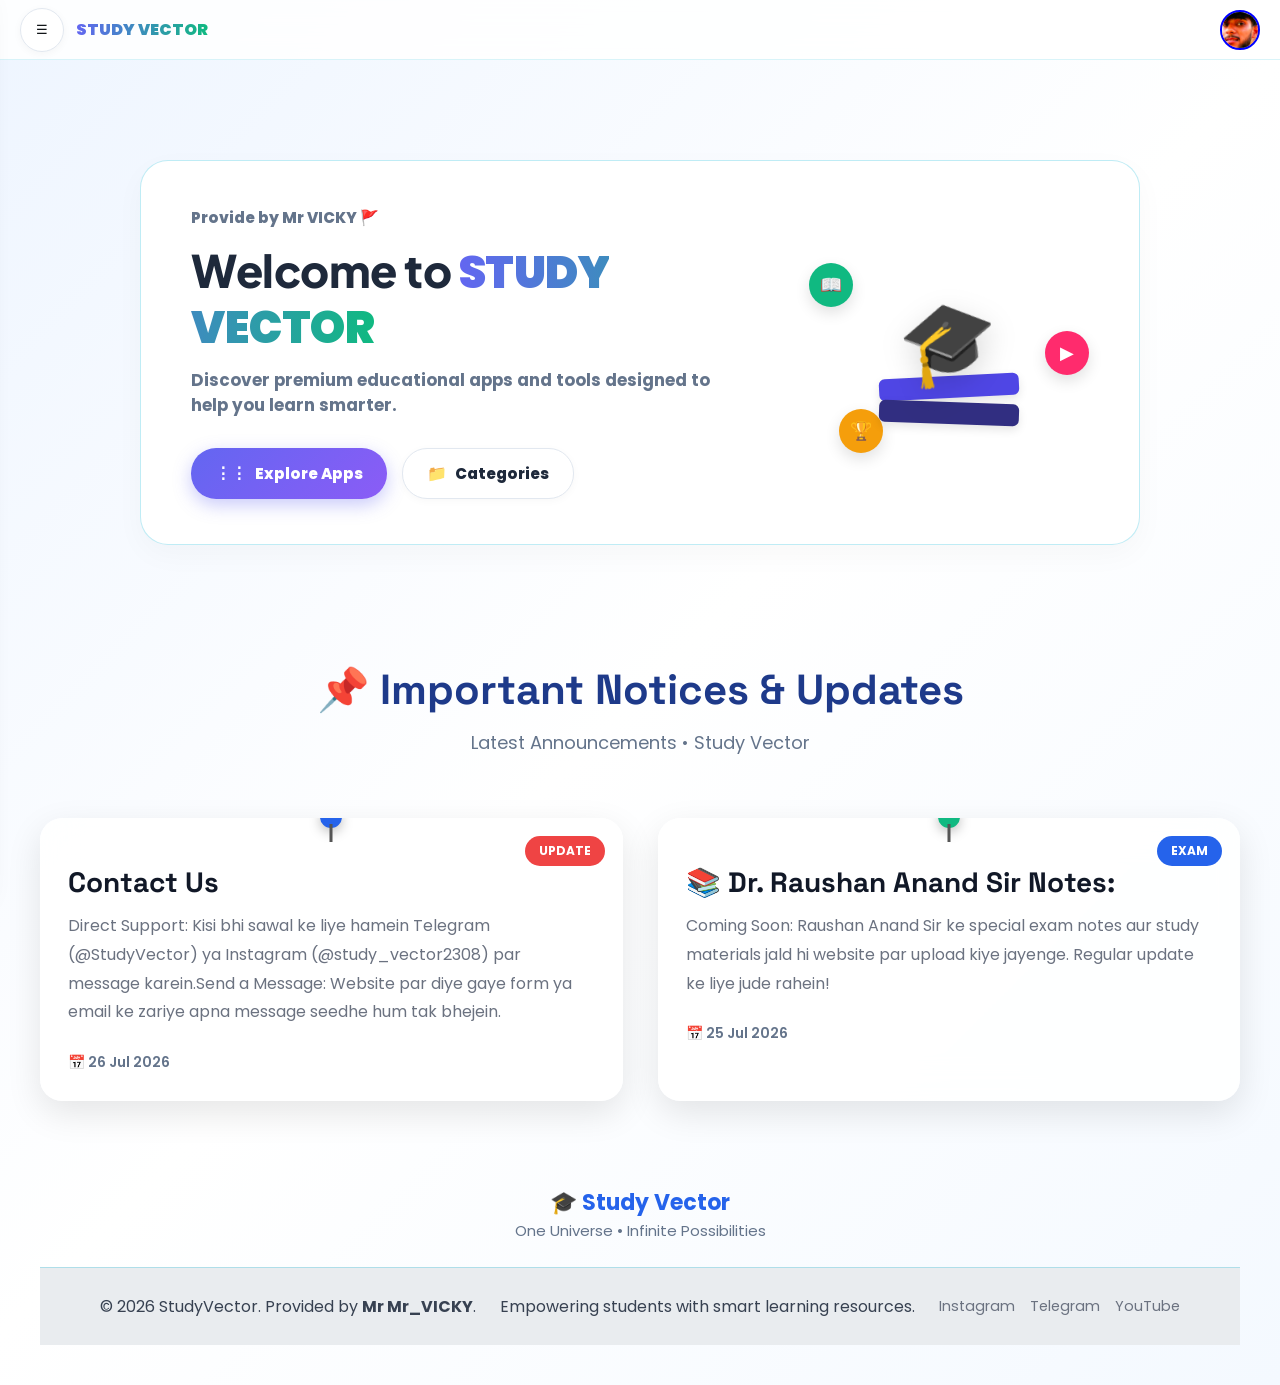
==== commit bcb64dfe: "Update index.html" ====
--- a/index.html
+++ b/index.html
@@ -96,7 +96,7 @@
         </section>
 
            <main>
-
+<div id="notice-box"></div><script>fetch('Notice.html').then(r => r.text()).then(h => document.getElementById('notice-box').innerHTML = h);</script>
                
            </main>
 
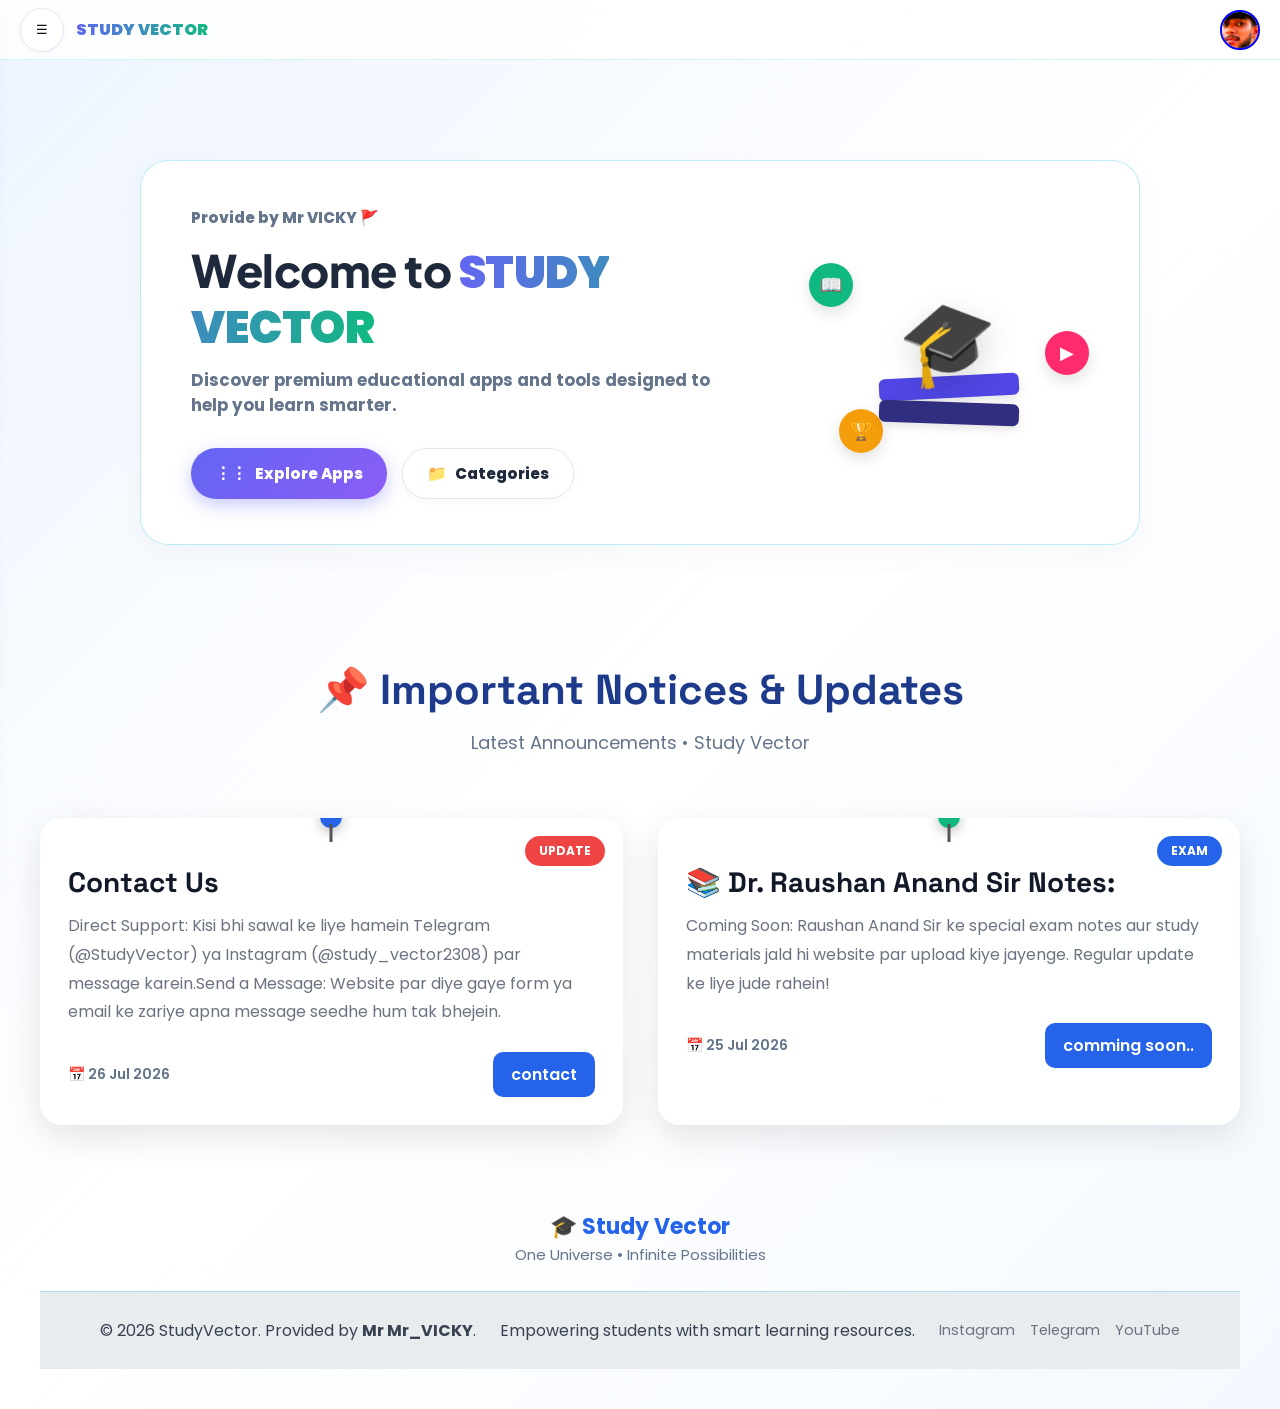
==== commit 15ed38e6: "Update index.html" ====
--- a/index.html
+++ b/index.html
@@ -10,7 +10,7 @@
     <script src="./script.js"></script>
     <link href="https://fonts.googleapis.com/css2?family=Plus+Jakarta+Sans:wght@700;800;900&display=swap"
         rel="stylesheet">
-    <meta property="og:image" content="logo.png">
+    <meta property="logo.jpg" content="logo.png">
 
 </head>
 
@@ -130,7 +130,7 @@
 
                     <div class="sidebar-logo-icon"
                         style="width: 40px; height: 40px; background: #00b4d8; border-radius: 10px; display: flex; align-items: center; justify-content: center; overflow: hidden;">
-                        <img src="MY.jpg" alt="Logo" style="width: 100%; height: 100%; object-fit: cover;">
+                        <img src="logo.jpg" alt="Logo" style="width: 100%; height: 100%; object-fit: cover;">
                     </div>
 
                     <div>
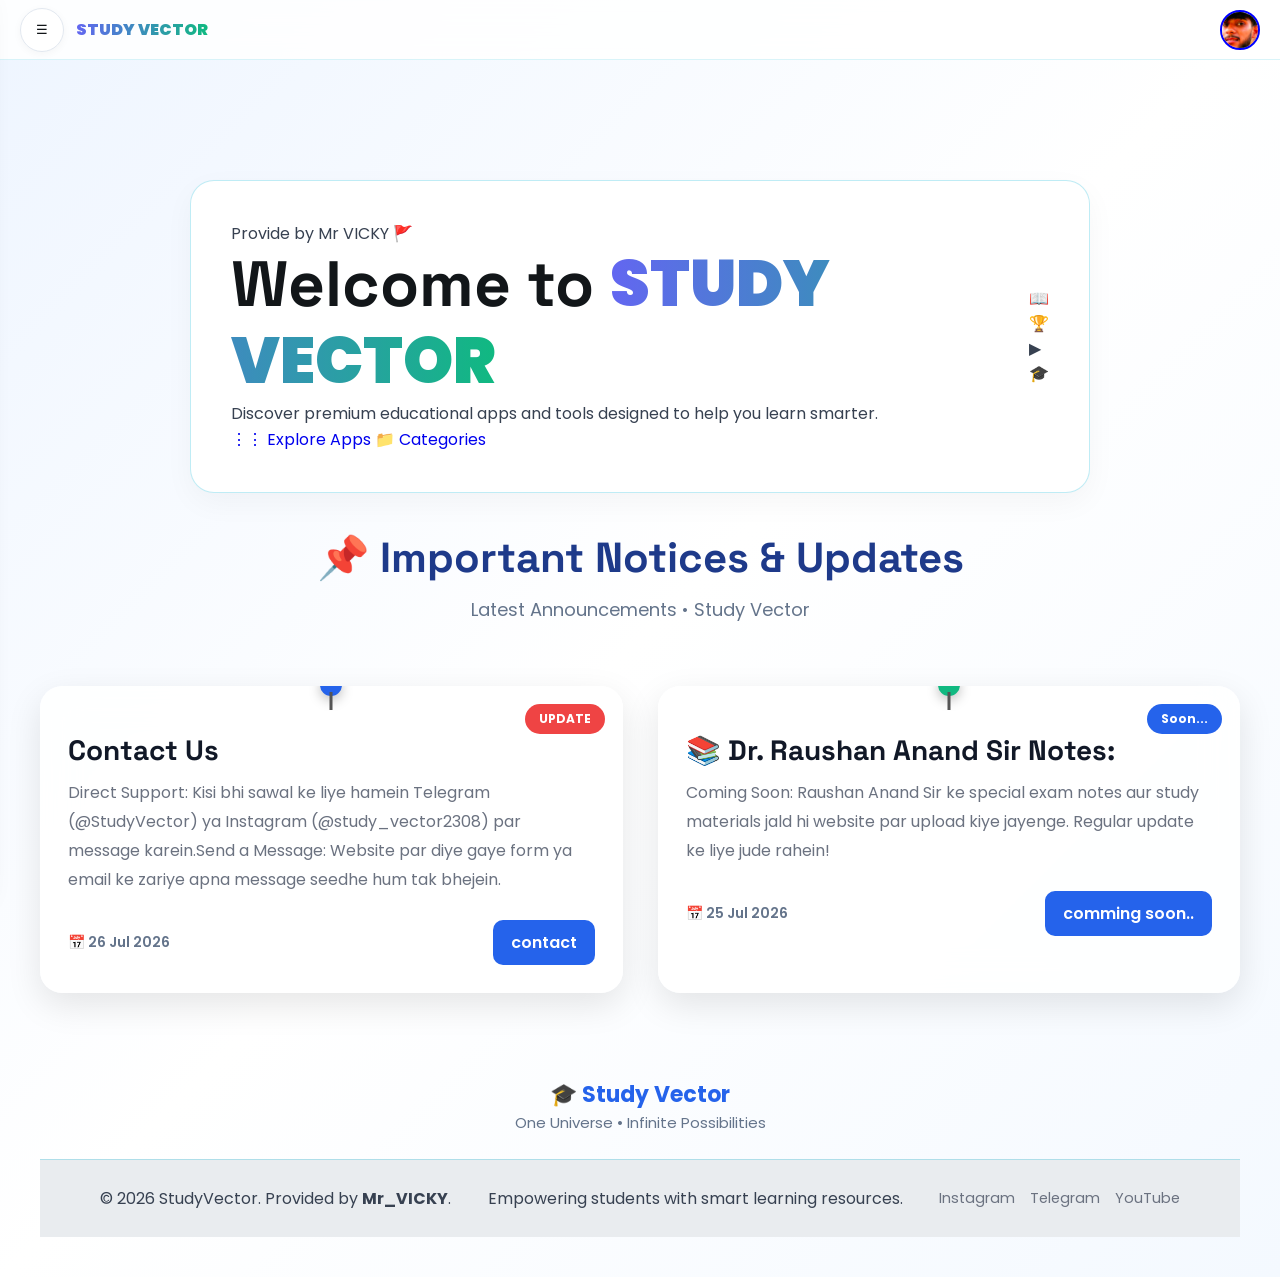
==== commit 9e3b5153: "Update index.html" ====
--- a/index.html
+++ b/index.html
@@ -7,19 +7,16 @@
     <title>Study Vector</title>
     <link rel="icon" type="image/jpeg" href="logo.png">
     <link rel="stylesheet" href="style.css">
-    <script src="./script.js"></script>
+    <script src="./script.js" defer></script>
     <link href="https://fonts.googleapis.com/css2?family=Plus+Jakarta+Sans:wght@700;800;900&display=swap"
         rel="stylesheet">
     <meta property="logo.jpg" content="logo.png">
-
 </head>
 
 <body>
 
     <header class="site-header">
-
         <div class="header-left">
-
             <button class="menu-btn" id="menuToggle">☰</button>
         
             <div class="auto-color-logo">
@@ -29,27 +26,16 @@
         </div>
 
         <div class="header-right">
-            <!-- <div class="streak-badge">
-                <span class="fire-icon">🔥</span>
-                <span class="streak-count">1</span>
-            </div> -->
-
-            <!-- <button class="theme-toggle" id="themeToggle" aria-label="Toggle Theme">
-            </button> -->
-
             <a href="about.html" style="text-decoration: none; display: inline-block;">
                 <div class="profile-avatar">
                     <img src="MY.jpg" alt="Profile"
                         style="width: 100%; height: 100%; object-fit: cover; border-radius: 50%;">
                 </div>
             </a>
-
         </div>
     </header>
 
-
     <main>
-
         <section class="welcome-hero-section">
             <div class="welcome-card">
                 <!-- Left Side: Content -->
@@ -95,102 +81,93 @@
             </div>
         </section>
 
-           <main>
-<div id="notice-box"></div><script>fetch('Notice.html').then(r => r.text()).then(h => document.getElementById('notice-box').innerHTML = h);</script>
-               
-           </main>
+        <!-- Notice Box Section -->
+        <div id="notice-box"></div>
+        <script>
+            fetch('Notice.html')
+                .then(r => r.text())
+                .then(h => document.getElementById('notice-box').innerHTML = h);
+        </script>
+    </main>
 
+    <footer class="site-footer">
+        <div class="footer-container">
+            <div class="footer-left">
+                <p>&copy; 2026 StudyVector. Provided by <strong>Mr_VICKY</strong>.</p>
+            </div>
+            <div class="footer-center">
+                <p>Empowering students with smart learning resources.</p>
+            </div>
+            <div class="footer-right">
+                <a href="#" target="_blank">Instagram</a>
+                <a href="https://t.me/studyvector" target="_blank">Telegram</a>
+                <a href="#" target="_blank">YouTube</a>
+            </div>
+        </div>
+    </footer>
 
-        <footer class="site-footer">
-            <div class="footer-container">
-                <div class="footer-left">
-                    <p>&copy; 2026 StudyVector. Provided by <strong>Mr Mr_VICKY</strong>.</p>
+    <!-- Sidebar Overlay (Background Dimming) -->
+    <div class="sidebar-overlay" id="sidebarOverlay"></div>
+
+    <!-- Sidebar Drawer Container -->
+    <div class="sidebar-drawer" id="sidebarDrawer">
+        <!-- Sidebar Header -->
+        <div class="sidebar-header">
+            <div class="sidebar-brand-box">
+                <div class="sidebar-logo-icon"
+                    style="width: 40px; height: 40px; background: #00b4d8; border-radius: 10px; display: flex; align-items: center; justify-content: center; overflow: hidden;">
+                    <img src="logo.jpg" alt="Logo" style="width: 100%; height: 100%; object-fit: cover;">
                 </div>
-                <div class="footer-center">
-                    <p>Empowering students with smart learning resources.</p>
-                </div>
-                <div class="footer-right">
-                    <a href="#" target="_blank">Instagram</a>
-                    <a href="https://t.me/studyvector" target="_blank">Telegram</a>
-                    <a href="#" target="_blank">YouTube</a>
+
+                <div>
+                    <h2 class="sidebar-title">STUDY VECTOR</h2>
+                    <p class="sidebar-subtitle">POWERED BY Mr_VICKY 🚩</p>
                 </div>
             </div>
-        </footer>
+        </div>
 
-        <!-- Sidebar Overlay (Background Dimming) -->
-        <div class="sidebar-overlay" id="sidebarOverlay"></div>
-
-        <!-- Sidebar Drawer Container -->
-        <div class="sidebar-drawer" id="sidebarDrawer">
-            <!-- Sidebar Header -->
-            <div class="sidebar-header">
-
-                <div class="sidebar-brand-box">
-
-
-                    <div class="sidebar-logo-icon"
-                        style="width: 40px; height: 40px; background: #00b4d8; border-radius: 10px; display: flex; align-items: center; justify-content: center; overflow: hidden;">
-                        <img src="logo.jpg" alt="Logo" style="width: 100%; height: 100%; object-fit: cover;">
-                    </div>
-
-                    <div>
-                        <h2 class="sidebar-title">STUDY VECTOR</h2>
-                        <p class="sidebar-subtitle">POWERED BY Mr_VICKY 🚩</p>
-                    </div>
-                </div>
-
-            </div>
-
-            <!-- Sidebar Navigation Links -->
-
-            <nav class="sidebar-nav">
-                <ul>
-                    <li>
-                        <a href="index.html" class="nav-item active">
-                            <span class="nav-icon">🏠</span>
-                            <span>Home</span>
-                        </a>
-                    </li>
-                    <li>
-                        <a href="notes.html" class="nav-item">
-                            <span class="nav-icon">📚</span>
-                            <span>Notes & PDFs</span>
-                        </a>
-                    </li>
-                    <li>
-                        <a href="community.html" class="nav-item">
-                            <span class="nav-icon">👥</span>
-                            <span>Community</span>
-                        </a>
-                    </li>
-
-                    <!-- <li>
-                    <a href="bookmarks.html" class="nav-item">
-                        <span class="nav-icon">🔖</span>
-                        <span>Bookmarks</span>
+        <!-- Sidebar Navigation Links -->
+        <nav class="sidebar-nav">
+            <ul>
+                <li>
+                    <a href="index.html" class="nav-item active">
+                        <span class="nav-icon">🏠</span>
+                        <span>Home</span>
                     </a>
-                </li> -->
-                    <li>
-                        <a href="#" class="nav-item">
-                            <span class="nav-icon">⚙️</span>
-                            <span>Settings</span>
-                        </a>
-                    </li>
-                    <li>
-                        <a href="about.html" class="nav-item">
-                            <span class="nav-icon">👤</span>
-                            <span>About Developer</span>
-                        </a>
-                    </li>
-                    <li>
-                        <a href="./Contact.html" class="nav-item">
-                            <span class="nav-icon">❓</span>
-                            <span>Help Center & Guides</span>
-                        </a>
-                    </li>
-                </ul>
-            </nav>
-        </div>
+                </li>
+                <li>
+                    <a href="notes.html" class="nav-item">
+                        <span class="nav-icon">📚</span>
+                        <span>Notes & PDFs</span>
+                    </a>
+                </li>
+                <li>
+                    <a href="community.html" class="nav-item">
+                        <span class="nav-icon">👥</span>
+                        <span>Community</span>
+                    </a>
+                </li>
+                <li>
+                    <a href="#" class="nav-item">
+                        <span class="nav-icon">⚙️</span>
+                        <span>Settings</span>
+                    </a>
+                </li>
+                <li>
+                    <a href="about.html" class="nav-item">
+                        <span class="nav-icon">👤</span>
+                        <span>About Developer</span>
+                    </a>
+                </li>
+                <li>
+                    <a href="./Contact.html" class="nav-item">
+                        <span class="nav-icon">❓</span>
+                        <span>Help Center & Guides</span>
+                    </a>
+                </li>
+            </ul>
+        </nav>
+    </div>
 
 </body>
 
--- a/style.css
+++ b/style.css
@@ -7,34 +7,42 @@
 }
 
 :root {
-    --color-primary: #00b4d8;
-    --color-primary-glow: rgba(0, 180, 216, 0.2);
-    --color-secondary: #f72585;
-    --color-secondary-glow: rgba(247, 37, 133, 0.2);
-    --color-accent: #7209b7;
-
-    --color-bg-base: #f4f7f6;
-    --color-bg-section: #ffffff;
-    --color-bg-footer: #e9ecef;
-    --color-surface: #ffffff;
-
-    --color-border: rgba(0, 180, 216, 0.25);
-
-    --white: #121619;
-    --color-text-body: #374151;
-    --color-text-muted: #6b7280;
-
-    --font-display: 'Space Grotesk', sans-serif;
-    --font-body: 'Plus Jakarta Sans', sans-serif;
-
-    --radius-sm: 6px;
-    --radius-md: 12px;
-    --radius-lg: 20px;
-
-    --shadow-sm: 0 4px 15px rgba(0, 180, 216, 0.08);
-    --shadow-md: 0 10px 30px rgba(0, 180, 216, 0.12);
-
-    --gradient-accent: linear-gradient(135deg, var(--color-primary) 0%, var(--color-secondary) 100%);
+    /* --- Primary & Accent Colors (Inhein badalne se poori website ke buttons ka color change ho jayega) --- */
+    --color-primary: #00b4d8;          /* Main website primary color[cite: 1] */
+    --color-primary-glow: rgba(0, 180, 216, 0.2); /* Primary color ka soft glow effect[cite: 1] */
+    --color-secondary: #f72585;        /* Secondary brand/accent color[cite: 1] */
+    --color-secondary-glow: rgba(247, 37, 133, 0.2); /* Secondary color ka glow effect[cite: 1] */
+    --color-accent: #7209b7;           /* Extra highlight accent color[cite: 1] */
+
+    /* --- Background & Surface Colors --- */
+    --color-bg-base: #f4f7f6;          /* Pura page ka background color[cite: 1] */
+    --color-bg-section: #ffffff;       /* Cards aur sections ka background color[cite: 1] */
+    --color-bg-footer: #e9ecef;        /* Footer area ka background color[cite: 1] */
+    --color-surface: #ffffff;          /* Containers aur boxes ki surface color[cite: 1] */
+
+    /* --- Borders & Outlines --- */
+    --color-border: rgba(0, 180, 216, 0.25); /* Cards aur inputs ki border line ka color[cite: 1] */
+
+    /* --- Text Colors --- */
+    --white: #121619;                  /* Headings aur dark text ke liye[cite: 1] */
+    --color-text-body: #374151;        /* Normal paragraph text ke liye[cite: 1] */
+    --color-text-muted: #6b7280;       /* Halka/secondary text ya subtitles ke liye[cite: 1] */
+
+    /* --- Typography (Fonts) --- */
+    --font-display: 'Space Grotesk', sans-serif; /* Headings ke liye font[cite: 1] */
+    --font-body: 'Plus Jakarta Sans', sans-serif;    /* Normal content ke liye font[cite: 1] */
+
+    /* --- Border Radius (Corners ko round karne ke liye) --- */
+    --radius-sm: 6px;                  /* Chhote elements ya buttons ke liye[cite: 1] */
+    --radius-md: 12px;                 /* Medium cards ke liye[cite: 1] */
+    --radius-lg: 20px;                 /* Bade boxes aur sections ke liye[cite: 1] */
+
+    /* --- Box Shadows --- */
+    --shadow-sm: 0 4px 15px rgba(0, 180, 216, 0.08);  /* Normal box shadow[cite: 1] */
+    --shadow-md: 0 10px 30px rgba(0, 180, 216, 0.12); /* Hover karne par deeper shadow[cite: 1] */
+
+    /* --- Gradients --- */
+    --gradient-accent: linear-gradient(135deg, var(--color-primary) 0%, var(--color-secondary) 100%); /* Buttons aur highlights ke liye gradient style[cite: 1] */
 }
 
 html {
@@ -93,23 +101,6 @@
     height: auto;
 }
 
-
-/* ========================================== */
-/* 2. Global Resets & Body Styles (Pura Page)  */
-/* ========================================== */
-* {
-    padding: 0;
-    margin: 0;
-    box-sizing: border-box;
-}
-
-body {
-    background-color: var(--color-bg-base);
-    font-family: var(--font-body);
-    color: var(--color-text-body);
-    overflow-x: hidden;
-}
-
 /* ========================================== */
 /* 3. Header Styling (Upar ka Navbar)         */
 /* ========================================== */
@@ -130,17 +121,11 @@
     z-index: 1000;
 }
 
-
 .header-left {
     display: flex;
     align-items: center;
     gap: 12px;
 }
-
-
-
-
-
 
 .menu-btn {
     background: #ffffff;
@@ -218,15 +203,13 @@
 }
 
 /* ========================================== */
-/* Notes / Teacher Cards Grid Styling         */
+/* Notes Grid Container */
 /* ========================================== */
 .notes-grid-container {
     display: flex !important;
-    flex-direction: row !important; /* Cards ko line mein rakhne ke liye */
-    flex-wrap: wrap !important;     /* Agar screen choti ho toh niche aa jayein */
-    align-items: stretch !important; /* Sabhi cards ki height barabar karne ke liye */
-    justify-content: center !important;
-    gap: 24px !important;
+    flex-direction: column !important;
+    align-items: center !important;
+    gap: 20px !important;
     width: 100% !important;
     padding: 0 15px !important;
 }
@@ -237,20 +220,18 @@
     min-height: 75vh;
 }
 
-/* Sabhi cards ka size ek jaisa fix karne ke liye */
-.notes-grid-container .note-card,
-.card {
-    flex: 1 1 280px !important; /* Minimum width 280px rahegi aur sab barabar stretch honge */
-    max-width: 340px !important; /* Koi bhi card 340px se bada nahi hoga */
+.notes-grid-container .note-card {
     width: 100% !important;
+    max-width: 100% !important;
+    flex: none !important;
+}
+
+.note-card {
     background-color: var(--color-bg-section);
     border: 1px solid var(--color-border);
     border-radius: var(--radius-md);
     padding: 20px;
     box-shadow: var(--shadow-sm);
-    display: flex;
-    flex-direction: column;
-    box-sizing: border-box;
     transition: transform 0.3s ease, border-color 0.3s ease;
 }
 
@@ -267,18 +248,6 @@
 
 .note-card p {
     font-size: 0.9rem;
-    margin-bottom: 15px;
-    flex-grow: 1; /* Text space ko barabar manage karne ke liye */
-}
-
-/* Cards ke andar wali images ya top boxes ka size equal karne ke liye */
-.note-card img, 
-.note-card .semester-img-box,
-.card img {
-    width: 100% !important;
-    height: 300px !important; /* Teeno ki image/box ki height bilkul equal hogi */
-    object-fit: cover !important;
-    border-radius: 12px;
     margin-bottom: 15px;
 }
 
@@ -290,27 +259,15 @@
     border-radius: var(--radius-sm);
     font-weight: 500;
     font-size: 0.85rem;
-    text-align: center;
-    text-decoration: none;
-    margin-top: auto; /* Button ko hamesha card ke sabse niche align karne ke liye */
 }
 
 main {
     padding-top: 100px !important;
 }
 
-
-main {
-    padding-top: 100px !important;
-    /* Header ki height ke barabar ya usse thoda zyada gap */
-}
-
-
-
 /* ========================================== */
 /* Community Section Styling */
 /* ========================================== */
-
 .community-section {
     padding: 50px 8%;
     background-color: var(--color-bg-base);
@@ -415,7 +372,6 @@
     opacity: 0.95;
 }
 
-
 .telegram-btn {
     background: linear-gradient(135deg, #00b4d8, #0077b6);
     color: #ffffff;
@@ -440,35 +396,9 @@
     box-shadow: 0 4px 15px rgba(131, 58, 180, 0.3);
 }
 
-.telegram-box {
-    background: linear-gradient(135deg, #00b4d8, #0077b6);
-    color: #ffffff;
-    box-shadow: 0 4px 15px rgba(0, 180, 216, 0.3);
-}
-
-.whatsapp-box {
-    background: linear-gradient(135deg, #10b981, #059669);
-    color: #ffffff;
-    box-shadow: 0 4px 15px rgba(16, 185, 129, 0.3);
-}
-
-.youtube-box {
-    background: linear-gradient(135deg, #ef4444, #dc2626);
-    color: #ffffff;
-    box-shadow: 0 4px 15px rgba(239, 68, 68, 0.3);
-}
-
-.instagram-box {
-    background: linear-gradient(135deg, #833ab4, #fd1d1d, #fcb045);
-    color: #ffffff;
-    box-shadow: 0 4px 15px rgba(131, 58, 180, 0.3);
-}
-
-
-/*==========================================
+/* ========================================== */
 /* Footer */
-/* ==========================================  */
-
+/* ========================================== */
 .site-footer {
     background-color: var(--color-bg-footer);
     border-top: 1px solid var(--color-border);
@@ -499,13 +429,9 @@
     color: var(--color-primary);
 }
 
-
-
-/* ==========================================
-   Responsive Breakpoints
-   ========================================== */
-
-
+/* ========================================== */
+/* Responsive Breakpoints */
+/* ========================================== */
 @media (max-width: 1024px) {
     header {
         padding: 15px 4%;
@@ -513,10 +439,6 @@
 
     main {
         padding: 90px 4% 30px;
-    }
-
-    .hero-section {
-        gap: 30px;
     }
 }
 
@@ -528,39 +450,8 @@
         position: relative;
     }
 
-    header nav ul {
-        gap: 8px;
-        flex-wrap: wrap;
-        justify-content: center;
-    }
-
-    header nav a {
-        padding: 6px 10px;
-        font-size: 0.85rem;
-    }
-
     main {
         padding: 20px 15px;
-    }
-
-    .hero-section {
-        flex-direction: column;
-        text-align: center;
-        min-height: auto;
-        padding: 20px 0;
-        gap: 25px;
-    }
-
-    .left-hero {
-        align-items: center;
-    }
-
-    #cta {
-        justify-content: center;
-    }
-
-    .notes-grid-container {
-        grid-template-columns: 1fr;
     }
 
     .footer-container {
@@ -577,45 +468,22 @@
     h2 {
         font-size: 1.4rem;
     }
-
-    #cta {
-        flex-direction: column;
-        width: 100%;
-    }
-
-    #cta a {
-        width: 100%;
-    }
-}
-
-/* ==========================================  */
+}
+
+/* ========================================== */
 /* Contact Page Specific Styles */
-/* ==========================================  */
+/* ========================================== */
 .notes-grid-container {
     display: grid;
     grid-template-columns: repeat(2, minmax(300px, 450px));
-    /* Dono cards ki fixed width range set karne ke liye */
     justify-content: center;
-    /* Grid ko bilkul center mein lane ke liye */
     gap: 30px;
     max-width: 1000px;
     margin: 40px auto;
     padding: 0 20px;
 }
 
-.support-card {
-    background: var(--color-surface);
-    border: 1px solid var(--color-border);
-    box-shadow: var(--shadow-sm);
-    border-radius: var(--radius-lg);
-    padding: 35px 30px;
-    /* Padding badhayi taaki box lamba/bada lage */
-    display: flex;
-    flex-direction: column;
-    justify-content: space-between;
-}
-
-.note-card {
+.support-card, .note-card {
     background: var(--color-surface);
     border: 1px solid var(--color-border);
     box-shadow: var(--shadow-sm);
@@ -634,22 +502,8 @@
     margin-bottom: 16px;
 }
 
-.support-card strong {
-    color: var(--color-text-primary);
-}
-
 .social-link {
     color: var(--color-primary);
-}
-
-.form-card {
-    grid-column: span 1;
-    /* Ab yeh sirf 1 column lega kyunki total hi 2 columns hain */
-}
-
-.form-card h3 {
-    color: var(--color-text-primary);
-    margin-bottom: 5px;
 }
 
 #contact-form {
@@ -658,10 +512,6 @@
     gap: 15px;
     margin-top: 15px;
 }
-
-/* ========================================== */
-/* Input & Textarea Styling with Glow Effect */
-/* ========================================== */
 
 #contact-form input,
 #contact-form textarea {
@@ -669,7 +519,7 @@
     padding: 14px;
     background: var(--color-bg-section);
     border: 1px solid var(--color-border);
-    color: var(--color-text-primary);
+    color: var(--color-text-body);
     border-radius: var(--radius-lg);
     box-sizing: border-box;
     font-size: 14px;
@@ -677,10 +527,6 @@
     transition: all 0.3s ease;
     box-shadow: var(--shadow-sm);
 }
-
-/* ========================================== */
-/* Focus Glow Effect */
-/* ========================================== */
 
 #contact-form input:focus,
 #contact-form textarea:focus {
@@ -700,7 +546,7 @@
     border: none;
     text-align: center;
     background: var(--gradient-accent);
-    color: var(--color-surface);
+    color: #ffffff;
     font-weight: 600;
     border-radius: 10px;
     font-size: 15px;
@@ -712,21 +558,16 @@
 }
 
 /* ========================================== */
-/* teacher ka photo box styling */
-/* ========================================== */
-
+/* Teacher Photo Box Styling */
+/* ========================================== */
 .teacher-img-box {
     width: 100%;
-    height: 220px;
-    /* Apni zaroorat ke hisab se height adjust kar sakte hain */
+    height: 350px;
     border-radius: 12px;
-    /* Photo ko radius dene ke liye */
     overflow: hidden;
     margin-bottom: 15px;
     box-shadow: 0 4px 12px rgba(255, 0, 0, 0.219);
-    /* Halka sa shadow */
     background: var(--color-bg-section);
-    /* Agar image load nahi hoti to background color */
 }
 
 .teacher-img-box img {
@@ -736,7 +577,7 @@
 }
 
 /* ========================================== */
-/* Sidebar Background Overlay (Dim Effect)    */
+/* Sidebar Background Overlay & Drawer        */
 /* ========================================== */
 .sidebar-overlay {
     position: fixed;
@@ -758,14 +599,10 @@
     visibility: visible;
 }
 
-/* ========================================== */
-/* Sidebar Drawer Box Styling                 */
-/* ========================================== */
 .sidebar-drawer {
     position: fixed;
     top: 0;
     left: -320px;
-    /* Shuru mein screen se bahar chhipa rahega */
     width: 300px;
     height: 100%;
     background-color: #ffffff;
@@ -780,9 +617,6 @@
     left: 0;
 }
 
-/* ========================================== */
-/* Sidebar Header (Logo & Close Button)       */
-/* ========================================== */
 .sidebar-header {
     display: flex;
     align-items: center;
@@ -806,12 +640,6 @@
     align-items: center;
     justify-content: center;
     box-shadow: 0 4px 12px rgba(0, 180, 216, 0.25);
-}
-
-.sidebar-logo-icon img {
-    width: 24px;
-    height: 24px;
-    object-fit: contain;
 }
 
 .sidebar-title {
@@ -822,16 +650,6 @@
     letter-spacing: 0.03em;
 }
 
-.sidebar-subtitle {
-    font-family: 'Plus Jakarta Sans', sans-serif;
-    font-size: 0.65rem;
-    font-weight: 700;
-    color: green;
-    letter-spacing: 0.05em;
-    margin-top: 2px;
-}
-
-/* Close ('X') Button */
 .sidebar-close-btn {
     background: #f7fafc;
     border: 1px solid #e2e8f0;
@@ -850,9 +668,6 @@
     background: #edf2f7;
 }
 
-/* ========================================== */
-/* Sidebar Navigation List & Items            */
-/* ========================================== */
 .sidebar-nav {
     flex: 1;
     overflow-y: auto;
@@ -880,14 +695,6 @@
     transition: all 0.2s ease;
 }
 
-.nav-icon {
-    font-size: 1.1rem;
-    display: flex;
-    align-items: center;
-    justify-content: center;
-    width: 24px;
-}
-
 .nav-item:hover {
     background-color: rgba(0, 180, 216, 0.08);
     color: #00b4d8;
@@ -899,19 +706,17 @@
     font-weight: 700;
 }
 
-
-/* ========================================== */
-/* Developer Profile Card & About Page Styles */
-/* ========================================== */
-
-.developer-section {
+/* ========================================== */
+/* Developer Section & Welcome Hero Styles    */
+/* ========================================== */
+.developer-section, .welcome-hero-section {
     display: flex;
     justify-content: center;
     align-items: center;
     padding: 40px 20px;
 }
 
-.developer-card {
+.developer-card, .welcome-card {
     background: var(--color-surface, #ffffff);
     border: 1px solid var(--color-border, #e2e8f0);
     border-radius: 24px;
@@ -922,12 +727,6 @@
     width: 100%;
     box-shadow: 0 10px 30px rgba(0, 0, 0, 0.04);
     align-items: center;
-}
-
-/* Image Container */
-.dev-img-container {
-    position: relative;
-    flex-shrink: 0;
 }
 
 .dev-avatar {
@@ -938,105 +737,6 @@
     box-shadow: 0 10px 20px rgba(0, 0, 0, 0.596);
 }
 
-.dev-floating-badge {
-    position: absolute;
-    bottom: -10px;
-    right: -10px;
-    background: linear-gradient(135deg, #6366f1, #8b5cf6);
-    color: white;
-    width: 42px;
-    height: 42px;
-    border-radius: 50%;
-    display: flex;
-    align-items: center;
-    justify-content: center;
-    font-weight: bold;
-    box-shadow: 0 4px 10px rgba(99, 102, 241, 0.4);
-    /* border: 3px solid var(--color-surface, #ffffff); */
-    animation: floatAnimation 3s ease-in-out infinite;
-}
-
-
-/* Animation Define Karein */
-@keyframes floatAnimation {
-    0% {
-        transform: translateY(0); /* Apni original position par */
-    }
-    50% {
-        transform: translateY(-10px); /* Apni position se 10px upar jayega */
-    }
-    100% {
-        transform: translateY(0); /* Wapas original position par */
-    }
-}
-
-/* Info Section */
-.dev-info {
-    display: flex;
-    flex-direction: column;
-}
-
-.badge-top {
-    display: inline-block;
-    background: rgba(99, 102, 241, 0.1);
-    color: #6366f1;
-    padding: 6px 14px;
-    border-radius: 20px;
-    font-size: 0.75rem;
-    font-weight: 700;
-    letter-spacing: 0.5px;
-    margin-bottom: 15px;
-    align-self: flex-start;
-}
-
-.dev-info h2 {
-    font-size: 2.2rem;
-    color: var(--color-text-primary, #1e293b);
-    font-weight: 800;
-    margin-bottom: 5px;
-}
-
-.dev-subtitle {
-    color: #10b981;
-    font-weight: 700;
-    font-size: 0.85rem;
-    letter-spacing: 1px;
-    margin-bottom: 15px;
-}
-
-.dev-tag {
-    background: rgba(99, 102, 241, 0.06);
-    color: #4f46e5;
-    padding: 8px 14px;
-    border-radius: 12px;
-    font-size: 0.85rem;
-    font-weight: 600;
-    display: inline-block;
-    margin-bottom: 20px;
-    align-self: flex-start;
-}
-
-.dev-tag span {
-    color: #6366f1;
-    margin-right: 5px;
-}
-
-.dev-bio {
-    color: var(--color-text-muted, #64748b);
-    font-size: 0.95rem;
-    line-height: 1.6;
-    margin-bottom: 20px;
-}
-
-.dev-quote {
-    color: #4f46e5;
-    font-style: italic;
-    font-weight: 600;
-    font-size: 1rem;
-    margin-bottom: 25px;
-}
-
-/* Social Buttons */
 .dev-social-buttons {
     display: flex;
     gap: 12px;
@@ -1051,294 +751,34 @@
     border: 1px solid var(--color-border, #e2e8f0);
     border-radius: 25px;
     text-decoration: none;
-    color: var(--color-text-primary, #1e293b);
+    color: var(--color-text-body, #1e293b);
     font-size: 0.9rem;
     font-weight: 600;
     background: var(--color-surface, #ffffff);
     transition: all 0.2s ease;
-    box-shadow: 0 2px 5px rgba(0, 0, 0, 0.02);
 }
 
 .dev-btn:hover {
     border-color: #6366f1;
     transform: translateY(-2px);
-    box-shadow: 0 4px 12px rgba(99, 102, 241, 0.15);
-}
-
-
-/* Developer Card ka saara text bold karne ke liye */
-.developer-card *, 
-.developer-card p, 
-.developer-card span, 
-.developer-card h2, 
-.developer-card a {
-    font-weight: 800 !important;
-}
-
-
-/* Responsive for Mobile */
+}
+
 @media (max-width: 768px) {
-    .developer-card {
+    .developer-card, .welcome-card {
         flex-direction: column;
         text-align: center;
         padding: 25px;
     }
-    .badge-top, .dev-tag {
-        align-self: center;
-    }
-    .dev-social-buttons {
-        justify-content: center;
-    }
-}
-
-
-/* ========================================== */
-/* Welcome Hero Card Styling                  */
-/* ========================================== */
-
-.welcome-hero-section {
-    display: flex;
-    justify-content: center;
-    padding: 20px;
-}
-
-.welcome-card {
-    background: var(--color-surface, #ffffff);
-    border: 1px solid var(--color-border, #e2e8f0);
-    border-radius: 28px;
-    padding: 45px 50px;
-    display: flex;
-    align-items: center;
-    justify-content: space-between;
-    max-width: 1000px;
-    width: 100%;
-    box-shadow: 0 10px 30px rgba(0, 0, 0, 0.03);
-    position: relative;
-    overflow: hidden;
-}
-
-/* --- Left Content Styles --- */
-.welcome-content {
-    max-width: 520px;
-    z-index: 2;
-}
-
-.greeting-badge {
-    color: #64748b;
-    font-weight: 800 !important;
-    font-size: 0.95rem;
-    margin-bottom: 15px;
-}
-
-.welcome-title {
-    font-size: 2.8rem;
-    font-weight: 900 !important;
-    color: #1e293b;
-    line-height: 1.15;
-    margin-bottom: 15px;
-    letter-spacing: -0.5px;
-    font-family: 'Plus Jakarta Sans', sans-serif;
-}
-
-.highlight-brand {
-    color: #6366f1;
-    background: linear-gradient(135deg, #6366f1, #8b5cf6);
-    -webkit-background-clip: text;
-    -webkit-text-fill-color: transparent;
-}
-
-.welcome-subtitle {
-    color: #64748b;
-    font-size: 1.05rem;
-    font-weight: 700 !important;
-    line-height: 1.5;
-    margin-bottom: 30px;
-}
-
-/* Button Group */
-.welcome-btn-group {
-    display: flex;
-    gap: 15px;
-    flex-wrap: wrap;
-}
-
-.btn-primary {
-    background: linear-gradient(135deg, #6366f1, #8b5cf6);
-    color: #ffffff;
-    padding: 12px 24px;
-    border-radius: 25px;
-    text-decoration: none;
-    font-weight: 800 !important;
-    font-size: 0.95rem;
-    display: inline-flex;
-    align-items: center;
-    gap: 8px;
-    box-shadow: 0 6px 18px rgba(99, 102, 241, 0.35);
-    transition: transform 0.2s ease, box-shadow 0.2s ease;
-}
-
-.btn-primary:hover {
-    transform: translateY(-2px);
-    box-shadow: 0 8px 22px rgba(99, 102, 241, 0.45);
-}
-
-.btn-secondary {
-    background: #ffffff;
-    border: 1px solid #e2e8f0;
-    color: #1e293b;
-    padding: 12px 24px;
-    border-radius: 25px;
-    text-decoration: none;
-    font-weight: 800 !important;
-    font-size: 0.95rem;
-    display: inline-flex;
-    align-items: center;
-    gap: 8px;
-    box-shadow: 0 2px 8px rgba(0, 0, 0, 0.03);
-    transition: background 0.2s ease, transform 0.2s ease;
-}
-
-.btn-secondary:hover {
-    background: #f8fafc;
-    transform: translateY(-2px);
-}
-
-.btn-icon {
-    font-size: 1rem;
-}
-
-/* --- Right Graphic Area --- */
-.welcome-graphic {
-    position: relative;
-    width: 280px;
-    height: 220px;
-    display: flex;
-    align-items: center;
-    justify-content: center;
-}
-
-.graphic-center-art {
-    position: relative;
-    display: flex;
-    flex-direction: column;
-    align-items: center;
-    justify-content: center;
-}
-
-.grad-cap {
-    font-size: 80px;
-    z-index: 2;
-    transform: rotate(-10deg);
-    filter: drop-shadow(0 10px 15px rgba(0, 0, 0, 0.15));
-}
-
-.stacked-books {
-    position: relative;
-    margin-top: -25px;
-}
-
-.book {
-    width: 140px;
-    height: 22px;
-    border-radius: 6px;
-    box-shadow: 0 4px 10px rgba(0, 0, 0, 0.1);
-}
-
-.book-top {
-    background: #4f46e5;
-    transform: rotate(-3deg);
-    margin-bottom: 4px;
-}
-
-.book-bottom {
-    background: #312e81;
-    transform: rotate(2deg);
-}
-
-/* Floating Icons */
-.floating-icon {
-    position: absolute;
-    width: 44px;
-    height: 44px;
-    border-radius: 50%;
-    display: flex;
-    align-items: center;
-    justify-content: center;
-    color: #ffffff;
-    font-size: 18px;
-    box-shadow: 0 6px 15px rgba(0, 0, 0, 0.12);
-    animation: floatIcon 3s ease-in-out infinite;
-}
-
-.icon-book {
-    background: #10b981;
-    top: 20px;
-    left: 0;
-    animation-delay: 0s;
-}
-
-.icon-trophy {
-    background: #f59e0b;
-    bottom: 10px;
-    left: 30px;
-    animation-delay: 1s;
-}
-
-.icon-play {
-    background: #ff2b6d;
-    right: 0;
-    top: 50%;
-    transform: translateY(-50%);
-    animation-delay: 1.5s;
-}
-
-
-/* Smooth Floating Animation */
-@keyframes floatIcon {
-    0%, 100% {
-        transform: translateY(0);
-    }
-    50% {
-        transform: translateY(-8px);
-    }
-}
-
-/* Responsive Styles for Mobile */
-@media (max-width: 850px) {
-    .welcome-card {
-        flex-direction: column;
-        text-align: center;
-        padding: 30px 20px;
-    }
-
-    .welcome-content {
-        max-width: 100%;
-        margin-bottom: 30px;
-    }
-
-    .welcome-btn-group {
-        justify-content: center;
-    }
-
-    .welcome-title {
-        font-size: 2.1rem;
-    }
-}
-
-
-
-
-
-
-/* ========================================== */
-/* AUTO COLOR CHANGE */
-/* ========================================== */
-
-/* Gradient Text Color Sliding Animation */
-
-
+}
+
+/* ========================================== */
+/* Auto Color Change Keyframes & Media Queries*/
+/* ========================================== */
 .auto-color-logo .logo-text,
-.welcome-title .highlight-brand, .sidebar-title, .dev-tag, .gradient-text{
+.welcome-title .highlight-brand, 
+.sidebar-title, 
+.dev-tag, 
+.gradient-text{
     background: linear-gradient(270deg, #6366f1, #ec4899, #06b6d4, #10b981, #6366f1);
     background-size: 400% 400%;
     -webkit-background-clip: text;
@@ -1347,42 +787,11 @@
     font-weight: 900 !important;
 }
 
-Dot Animation
-
-.auto-color-logo .logo-dot,
-.promo-left-accent .highlight-brand .dev-floating-badge {
-    animation: dotColorSlide 6s linear infinite !important;
-}
-
-/* Keyframes for Smooth Sliding */
-
- @keyframes gradientColorSlide {
-    0% {
-        background-position: 0% 50%;
-    }
-    50% {
-        background-position: 100% 50%;
-    }
-    100% {
-        background-position: 0% 50%;
-    }
-} 
-
-@keyframes dotColorSlide {
-    0%   { background-color: #6366f1; box-shadow: 0 0 10px #6366f1; }
-    25%  { background-color: #ec4899; box-shadow: 0 0 10px #ec4899; }
-    50%  { background-color: #06b6d4; box-shadow: 0 0 10px #06b6d4; }
-    75%  { background-color: #10b981; box-shadow: 0 0 10px #10b981; }
-    100% { background-color: #6366f1; box-shadow: 0 0 10px #6366f1; }
-} 
-
-
-
-
-
-
-
-/* Jab screen badi ho (Tablet / Laptop), tab wapas 3 columns ho jayein */
+@keyframes gradientColorSlide {
+    0% { background-position: 0% 50%; }
+    50% { background-position: 100% 50%; }
+    100% { background-position: 0% 50%; }
+}
 
 @media screen and (min-width: 768px) {
     .notes-grid-container {
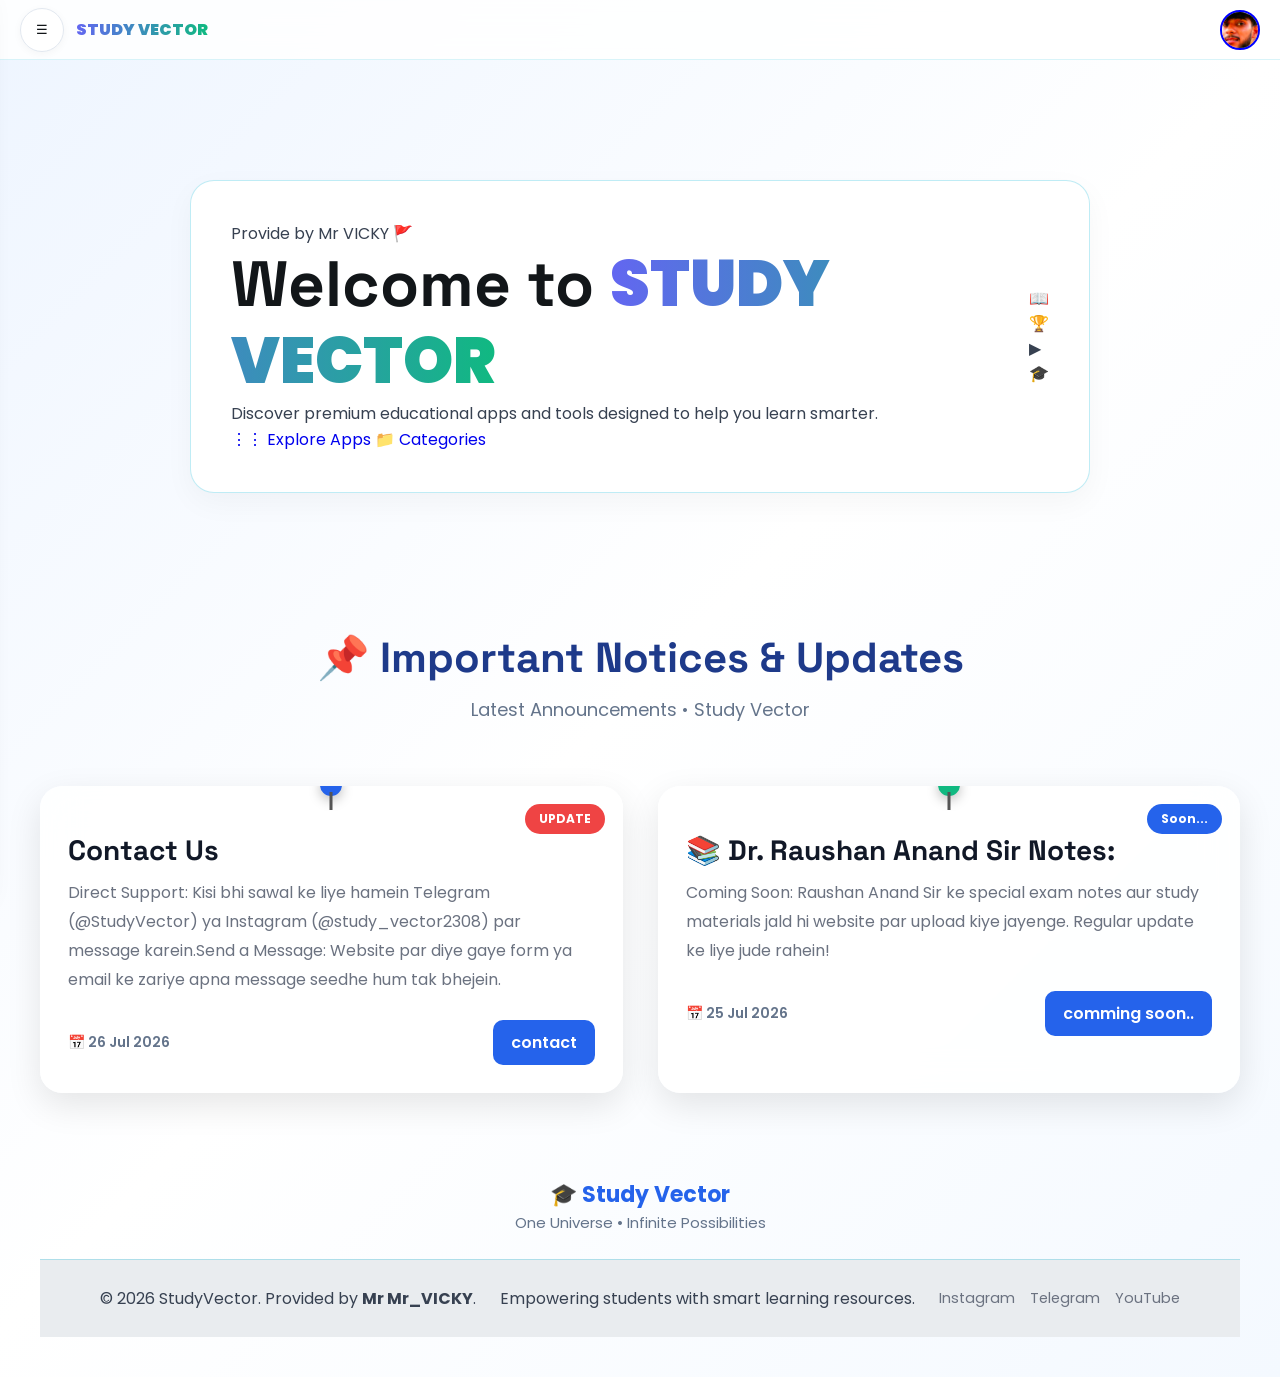
==== commit 9ca4ca93: "Update index.html" ====
--- a/index.html
+++ b/index.html
@@ -7,16 +7,19 @@
     <title>Study Vector</title>
     <link rel="icon" type="image/jpeg" href="logo.png">
     <link rel="stylesheet" href="style.css">
-    <script src="./script.js" defer></script>
+    <script src="./script.js"></script>
     <link href="https://fonts.googleapis.com/css2?family=Plus+Jakarta+Sans:wght@700;800;900&display=swap"
         rel="stylesheet">
     <meta property="logo.jpg" content="logo.png">
+
 </head>
 
 <body>
 
     <header class="site-header">
+
         <div class="header-left">
+
             <button class="menu-btn" id="menuToggle">☰</button>
         
             <div class="auto-color-logo">
@@ -26,16 +29,27 @@
         </div>
 
         <div class="header-right">
+            <!-- <div class="streak-badge">
+                <span class="fire-icon">🔥</span>
+                <span class="streak-count">1</span>
+            </div> -->
+
+            <!-- <button class="theme-toggle" id="themeToggle" aria-label="Toggle Theme">
+            </button> -->
+
             <a href="about.html" style="text-decoration: none; display: inline-block;">
                 <div class="profile-avatar">
                     <img src="MY.jpg" alt="Profile"
                         style="width: 100%; height: 100%; object-fit: cover; border-radius: 50%;">
                 </div>
             </a>
+
         </div>
     </header>
 
+
     <main>
+
         <section class="welcome-hero-section">
             <div class="welcome-card">
                 <!-- Left Side: Content -->
@@ -81,93 +95,102 @@
             </div>
         </section>
 
-        <!-- Notice Box Section -->
-        <div id="notice-box"></div>
-        <script>
-            fetch('Notice.html')
-                .then(r => r.text())
-                .then(h => document.getElementById('notice-box').innerHTML = h);
-        </script>
-    </main>
+           <main>
+<div id="notice-box"></div><script>fetch('Notice.html').then(r => r.text()).then(h => document.getElementById('notice-box').innerHTML = h);</script>
+               
+           </main>
 
-    <footer class="site-footer">
-        <div class="footer-container">
-            <div class="footer-left">
-                <p>&copy; 2026 StudyVector. Provided by <strong>Mr_VICKY</strong>.</p>
+
+        <footer class="site-footer">
+            <div class="footer-container">
+                <div class="footer-left">
+                    <p>&copy; 2026 StudyVector. Provided by <strong>Mr Mr_VICKY</strong>.</p>
+                </div>
+                <div class="footer-center">
+                    <p>Empowering students with smart learning resources.</p>
+                </div>
+                <div class="footer-right">
+                    <a href="#" target="_blank">Instagram</a>
+                    <a href="https://t.me/studyvector" target="_blank">Telegram</a>
+                    <a href="#" target="_blank">YouTube</a>
+                </div>
             </div>
-            <div class="footer-center">
-                <p>Empowering students with smart learning resources.</p>
-            </div>
-            <div class="footer-right">
-                <a href="#" target="_blank">Instagram</a>
-                <a href="https://t.me/studyvector" target="_blank">Telegram</a>
-                <a href="#" target="_blank">YouTube</a>
-            </div>
-        </div>
-    </footer>
+        </footer>
 
-    <!-- Sidebar Overlay (Background Dimming) -->
-    <div class="sidebar-overlay" id="sidebarOverlay"></div>
+        <!-- Sidebar Overlay (Background Dimming) -->
+        <div class="sidebar-overlay" id="sidebarOverlay"></div>
 
-    <!-- Sidebar Drawer Container -->
-    <div class="sidebar-drawer" id="sidebarDrawer">
-        <!-- Sidebar Header -->
-        <div class="sidebar-header">
-            <div class="sidebar-brand-box">
-                <div class="sidebar-logo-icon"
-                    style="width: 40px; height: 40px; background: #00b4d8; border-radius: 10px; display: flex; align-items: center; justify-content: center; overflow: hidden;">
-                    <img src="logo.jpg" alt="Logo" style="width: 100%; height: 100%; object-fit: cover;">
+        <!-- Sidebar Drawer Container -->
+        <div class="sidebar-drawer" id="sidebarDrawer">
+            <!-- Sidebar Header -->
+            <div class="sidebar-header">
+
+                <div class="sidebar-brand-box">
+
+
+                    <div class="sidebar-logo-icon"
+                        style="width: 40px; height: 40px; background: #00b4d8; border-radius: 10px; display: flex; align-items: center; justify-content: center; overflow: hidden;">
+                        <img src="logo.jpg" alt="Logo" style="width: 100%; height: 100%; object-fit: cover;">
+                    </div>
+
+                    <div>
+                        <h2 class="sidebar-title">STUDY VECTOR</h2>
+                        <p class="sidebar-subtitle">POWERED BY Mr_VICKY 🚩</p>
+                    </div>
                 </div>
 
-                <div>
-                    <h2 class="sidebar-title">STUDY VECTOR</h2>
-                    <p class="sidebar-subtitle">POWERED BY Mr_VICKY 🚩</p>
-                </div>
             </div>
+
+            <!-- Sidebar Navigation Links -->
+
+            <nav class="sidebar-nav">
+                <ul>
+                    <li>
+                        <a href="index.html" class="nav-item active">
+                            <span class="nav-icon">🏠</span>
+                            <span>Home</span>
+                        </a>
+                    </li>
+                    <li>
+                        <a href="notes.html" class="nav-item">
+                            <span class="nav-icon">📚</span>
+                            <span>Notes & PDFs</span>
+                        </a>
+                    </li>
+                    <li>
+                        <a href="community.html" class="nav-item">
+                            <span class="nav-icon">👥</span>
+                            <span>Community</span>
+                        </a>
+                    </li>
+
+                    <!-- <li>
+                    <a href="bookmarks.html" class="nav-item">
+                        <span class="nav-icon">🔖</span>
+                        <span>Bookmarks</span>
+                    </a>
+                </li> -->
+                    <li>
+                        <a href="#" class="nav-item">
+                            <span class="nav-icon">⚙️</span>
+                            <span>Settings</span>
+                        </a>
+                    </li>
+                    <li>
+                        <a href="about.html" class="nav-item">
+                            <span class="nav-icon">👤</span>
+                            <span>About Developer</span>
+                        </a>
+                    </li>
+                    <li>
+                        <a href="./Contact.html" class="nav-item">
+                            <span class="nav-icon">❓</span>
+                            <span>Help Center & Guides</span>
+                        </a>
+                    </li>
+                </ul>
+            </nav>
         </div>
-
-        <!-- Sidebar Navigation Links -->
-        <nav class="sidebar-nav">
-            <ul>
-                <li>
-                    <a href="index.html" class="nav-item active">
-                        <span class="nav-icon">🏠</span>
-                        <span>Home</span>
-                    </a>
-                </li>
-                <li>
-                    <a href="notes.html" class="nav-item">
-                        <span class="nav-icon">📚</span>
-                        <span>Notes & PDFs</span>
-                    </a>
-                </li>
-                <li>
-                    <a href="community.html" class="nav-item">
-                        <span class="nav-icon">👥</span>
-                        <span>Community</span>
-                    </a>
-                </li>
-                <li>
-                    <a href="#" class="nav-item">
-                        <span class="nav-icon">⚙️</span>
-                        <span>Settings</span>
-                    </a>
-                </li>
-                <li>
-                    <a href="about.html" class="nav-item">
-                        <span class="nav-icon">👤</span>
-                        <span>About Developer</span>
-                    </a>
-                </li>
-                <li>
-                    <a href="./Contact.html" class="nav-item">
-                        <span class="nav-icon">❓</span>
-                        <span>Help Center & Guides</span>
-                    </a>
-                </li>
-            </ul>
-        </nav>
-    </div>
 
 </body>
 
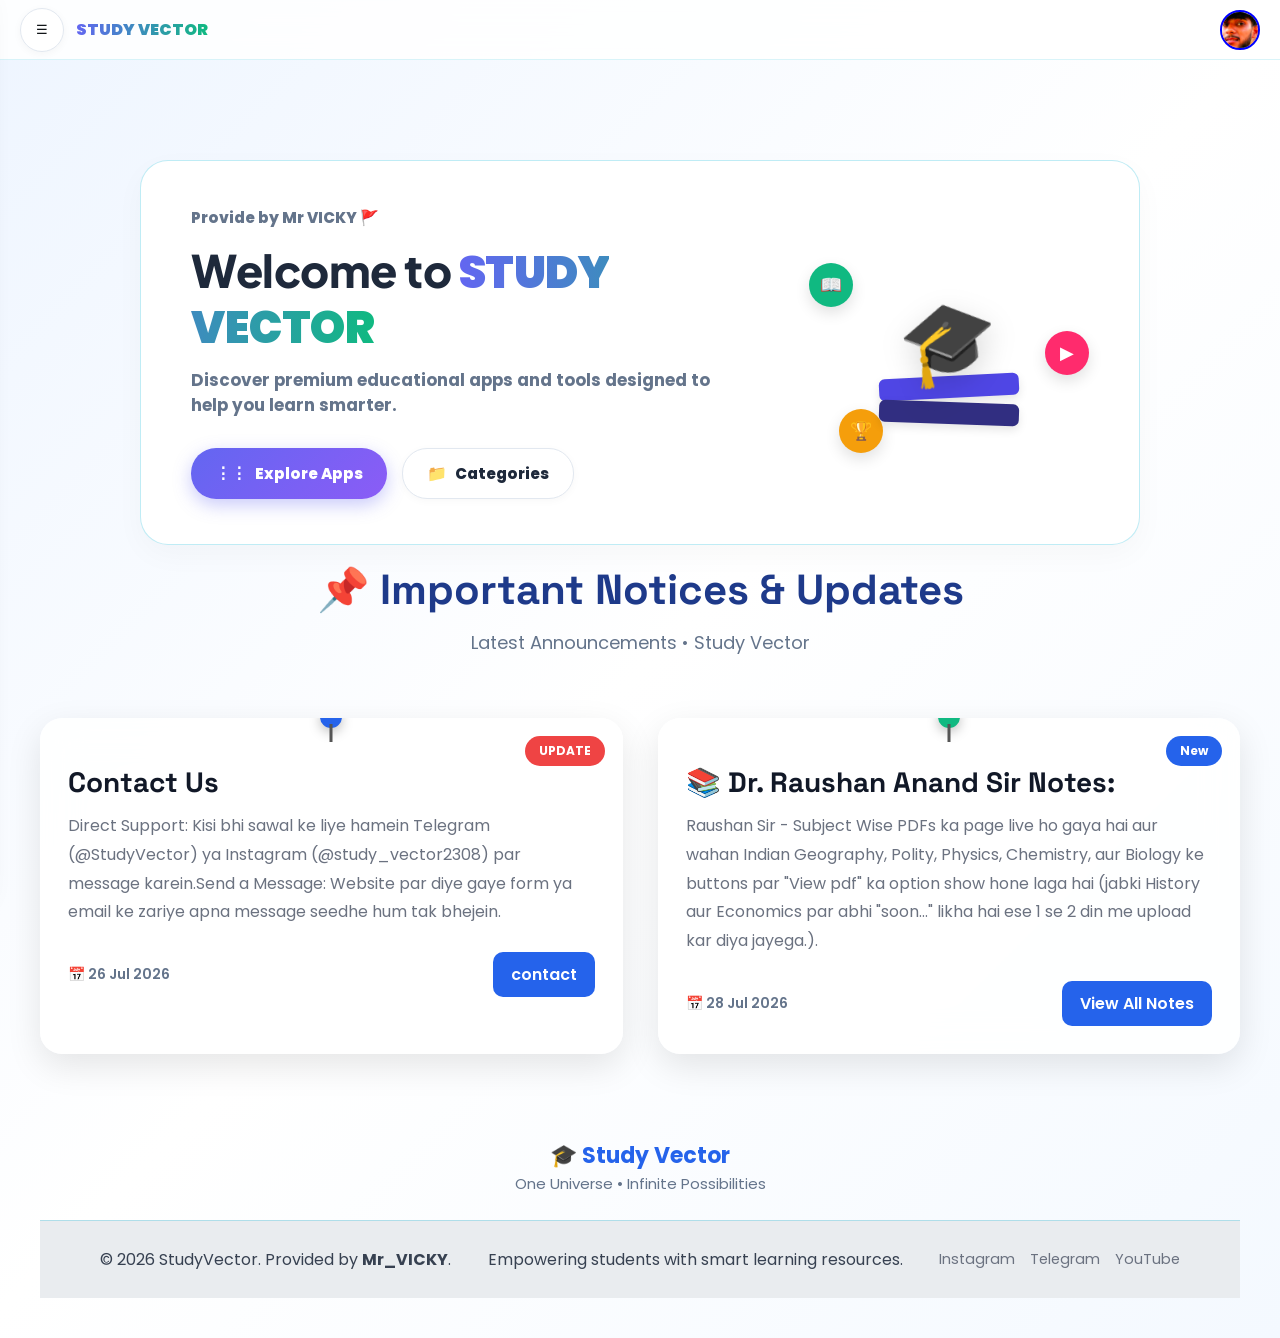
==== commit 4457c0d9: "Update index.html" ====
--- a/index.html
+++ b/index.html
@@ -1,197 +1,173 @@
-<!DOCTYPE html>
-<html lang="en">
-
-<head>
-    <meta charset="UTF-8">
-    <meta name="viewport" content="width=device-width, initial-scale=1.0">
-    <title>Study Vector</title>
-    <link rel="icon" type="image/jpeg" href="logo.png">
-    <link rel="stylesheet" href="style.css">
-    <script src="./script.js"></script>
-    <link href="https://fonts.googleapis.com/css2?family=Plus+Jakarta+Sans:wght@700;800;900&display=swap"
-        rel="stylesheet">
-    <meta property="logo.jpg" content="logo.png">
-
-</head>
-
-<body>
-
-    <header class="site-header">
-
-        <div class="header-left">
-
-            <button class="menu-btn" id="menuToggle">☰</button>
-        
-            <div class="auto-color-logo">
-                <span class="logo-dot"></span>
-                <span class="logo-text">STUDY VECTOR</span>
-            </div>
-        </div>
-
-        <div class="header-right">
-            <!-- <div class="streak-badge">
-                <span class="fire-icon">🔥</span>
-                <span class="streak-count">1</span>
-            </div> -->
-
-            <!-- <button class="theme-toggle" id="themeToggle" aria-label="Toggle Theme">
-            </button> -->
-
-            <a href="about.html" style="text-decoration: none; display: inline-block;">
-                <div class="profile-avatar">
-                    <img src="MY.jpg" alt="Profile"
-                        style="width: 100%; height: 100%; object-fit: cover; border-radius: 50%;">
-                </div>
-            </a>
-
-        </div>
-    </header>
-
-
-    <main>
-
-        <section class="welcome-hero-section">
-            <div class="welcome-card">
-                <!-- Left Side: Content -->
-                <div class="welcome-content">
-                    <div class="greeting-badge">
-                        Provide by Mr VICKY 🚩
-                    </div>
-
-                    <h1 class="welcome-title">
-                        Welcome to <span class="highlight-brand">STUDY VECTOR</span>
-                    </h1>
-
-                    <p class="welcome-subtitle">
-                        Discover premium educational apps and tools designed to help you learn smarter.
-                    </p>
-
-                    <div class="welcome-btn-group">
-                        <a href="#apps" class="btn-primary">
-                            <span class="btn-icon">⋮⋮</span> Explore Apps
-                        </a>
-                        <a href="notes.html" class="btn-secondary">
-                            <span class="btn-icon">📁</span> Categories
-                        </a>
-                    </div>
-                </div>
-
-                <!-- Right Side: Visual Graphic Elements -->
-                <div class="welcome-graphic">
-                    <!-- Floating Small Icons -->
-                    <div class="floating-icon icon-book">📖</div>
-                    <div class="floating-icon icon-trophy">🏆</div>
-                    <div class="floating-icon icon-play">▶</div>
-
-                    <!-- Graduation Cap & Books Center Graphics -->
-                    <div class="graphic-center-art">
-                        <div class="grad-cap">🎓</div>
-                        <div class="stacked-books">
-                            <div class="book book-top"></div>
-                            <div class="book book-bottom"></div>
-                        </div>
-                    </div>
-                </div>
-            </div>
-        </section>
-
-           <main>
-<div id="notice-box"></div><script>fetch('Notice.html').then(r => r.text()).then(h => document.getElementById('notice-box').innerHTML = h);</script>
-               
-           </main>
-
-
-        <footer class="site-footer">
-            <div class="footer-container">
-                <div class="footer-left">
-                    <p>&copy; 2026 StudyVector. Provided by <strong>Mr Mr_VICKY</strong>.</p>
-                </div>
-                <div class="footer-center">
-                    <p>Empowering students with smart learning resources.</p>
-                </div>
-                <div class="footer-right">
-                    <a href="#" target="_blank">Instagram</a>
-                    <a href="https://t.me/studyvector" target="_blank">Telegram</a>
-                    <a href="#" target="_blank">YouTube</a>
-                </div>
-            </div>
-        </footer>
-
-        <!-- Sidebar Overlay (Background Dimming) -->
-        <div class="sidebar-overlay" id="sidebarOverlay"></div>
-
-        <!-- Sidebar Drawer Container -->
-        <div class="sidebar-drawer" id="sidebarDrawer">
-            <!-- Sidebar Header -->
-            <div class="sidebar-header">
-
-                <div class="sidebar-brand-box">
-
-
-                    <div class="sidebar-logo-icon"
-                        style="width: 40px; height: 40px; background: #00b4d8; border-radius: 10px; display: flex; align-items: center; justify-content: center; overflow: hidden;">
-                        <img src="logo.jpg" alt="Logo" style="width: 100%; height: 100%; object-fit: cover;">
-                    </div>
-
-                    <div>
-                        <h2 class="sidebar-title">STUDY VECTOR</h2>
-                        <p class="sidebar-subtitle">POWERED BY Mr_VICKY 🚩</p>
-                    </div>
-                </div>
-
-            </div>
-
-            <!-- Sidebar Navigation Links -->
-
-            <nav class="sidebar-nav">
-                <ul>
-                    <li>
-                        <a href="index.html" class="nav-item active">
-                            <span class="nav-icon">🏠</span>
-                            <span>Home</span>
-                        </a>
-                    </li>
-                    <li>
-                        <a href="notes.html" class="nav-item">
-                            <span class="nav-icon">📚</span>
-                            <span>Notes & PDFs</span>
-                        </a>
-                    </li>
-                    <li>
-                        <a href="community.html" class="nav-item">
-                            <span class="nav-icon">👥</span>
-                            <span>Community</span>
-                        </a>
-                    </li>
-
-                    <!-- <li>
-                    <a href="bookmarks.html" class="nav-item">
-                        <span class="nav-icon">🔖</span>
-                        <span>Bookmarks</span>
-                    </a>
-                </li> -->
-                    <li>
-                        <a href="#" class="nav-item">
-                            <span class="nav-icon">⚙️</span>
-                            <span>Settings</span>
-                        </a>
-                    </li>
-                    <li>
-                        <a href="about.html" class="nav-item">
-                            <span class="nav-icon">👤</span>
-                            <span>About Developer</span>
-                        </a>
-                    </li>
-                    <li>
-                        <a href="./Contact.html" class="nav-item">
-                            <span class="nav-icon">❓</span>
-                            <span>Help Center & Guides</span>
-                        </a>
-                    </li>
-                </ul>
-            </nav>
-        </div>
-
-</body>
-
-</html>
+<!DOCTYPE html>
+<html lang="en">
+
+<head>
+    <meta charset="UTF-8">
+    <meta name="viewport" content="width=device-width, initial-scale=1.0">
+    <title>Study Vector</title>
+    <link rel="icon" type="image/jpeg" href="logo.png">
+    <link rel="stylesheet" href="style.css">
+    <link href="https://fonts.googleapis.com/css2?family=Plus+Jakarta+Sans:wght@700;800;900&display=swap"
+        rel="stylesheet">
+    <meta property="logo.jpg" content="logo.png">
+</head>
+
+<body>
+
+    <header class="site-header">
+        <div class="header-left">
+            <button class="menu-btn" id="menuToggle">☰</button>
+        
+            <div class="auto-color-logo">
+                <span class="logo-dot"></span>
+                <span class="logo-text">STUDY VECTOR</span>
+            </div>
+        </div>
+
+        <div class="header-right">
+            <a href="about.html" style="text-decoration: none; display: inline-block;">
+                <div class="profile-avatar">
+                    <img src="MY.jpg" alt="Profile"
+                        style="width: 100%; height: 100%; object-fit: cover; border-radius: 50%;">
+                </div>
+            </a>
+        </div>
+    </header>
+
+    <main>
+        <section class="welcome-hero-section">
+            <div class="welcome-card">
+                <!-- Left Side: Content -->
+                <div class="welcome-content">
+                    <div class="greeting-badge">
+                        Provide by Mr VICKY 🚩
+                    </div>
+
+                    <h1 class="welcome-title">
+                        Welcome to <span class="highlight-brand">STUDY VECTOR</span>
+                    </h1>
+
+                    <p class="welcome-subtitle">
+                        Discover premium educational apps and tools designed to help you learn smarter.
+                    </p>
+
+                    <div class="welcome-btn-group">
+                        <a href="#apps" class="btn-primary">
+                            <span class="btn-icon">⋮⋮</span> Explore Apps
+                        </a>
+                        <a href="notes.html" class="btn-secondary">
+                            <span class="btn-icon">📁</span> Categories
+                        </a>
+                    </div>
+                </div>
+
+                <!-- Right Side: Visual Graphic Elements -->
+                <div class="welcome-graphic">
+                    <!-- Floating Small Icons -->
+                    <div class="floating-icon icon-book">📖</div>
+                    <div class="floating-icon icon-trophy">🏆</div>
+                    <div class="floating-icon icon-play">▶</div>
+
+                    <!-- Graduation Cap & Books Center Graphics -->
+                    <div class="graphic-center-art">
+                        <div class="grad-cap">🎓</div>
+                        <div class="stacked-books">
+                            <div class="book book-top"></div>
+                            <div class="book book-bottom"></div>
+                        </div>
+                    </div>
+                </div>
+            </div>
+        </section>
+
+        <div id="notice-box"></div>
+        <script>
+            fetch('Notice.html')
+                .then(r => r.text())
+                .then(h => document.getElementById('notice-box').innerHTML = h);
+        </script>
+    </main>
+
+    <footer class="site-footer">
+        <div class="footer-container">
+            <div class="footer-left">
+                <p>&copy; 2026 StudyVector. Provided by <strong>Mr_VICKY</strong>.</p>
+            </div>
+            <div class="footer-center">
+                <p>Empowering students with smart learning resources.</p>
+            </div>
+            <div class="footer-right">
+                <a href="#" target="_blank">Instagram</a>
+                <a href="https://t.me/studyvector" target="_blank">Telegram</a>
+                <a href="#" target="_blank">YouTube</a>
+            </div>
+        </div>
+    </footer>
+
+    <!-- Sidebar Overlay (Background Dimming) -->
+    <div class="sidebar-overlay" id="sidebarOverlay"></div>
+
+    <!-- Sidebar Drawer Container -->
+    <div class="sidebar-drawer" id="sidebarDrawer">
+        <!-- Sidebar Header -->
+        <div class="sidebar-header">
+            <div class="sidebar-brand-box">
+                <div class="sidebar-logo-icon"
+                    style="width: 40px; height: 40px; background: #00b4d8; border-radius: 10px; display: flex; align-items: center; justify-content: center; overflow: hidden;">
+                    <img src="logo.jpg" alt="Logo" style="width: 100%; height: 100%; object-fit: cover;">
+                </div>
+                <div>
+                    <h2 class="sidebar-title">STUDY VECTOR</h2>
+                    <p class="sidebar-subtitle">POWERED BY Mr_VICKY 🚩</p>
+                </div>
+            </div>
+        </div>
+
+        <!-- Sidebar Navigation Links -->
+        <nav class="sidebar-nav">
+            <ul>
+                <li>
+                    <a href="index.html" class="nav-item active">
+                        <span class="nav-icon">🏠</span>
+                        <span>Home</span>
+                    </a>
+                </li>
+                <li>
+                    <a href="notes.html" class="nav-item">
+                        <span class="nav-icon">📚</span>
+                        <span>Notes & PDFs</span>
+                    </a>
+                </li>
+                <li>
+                    <a href="community.html" class="nav-item">
+                        <span class="nav-icon">👥</span>
+                        <span>Community</span>
+                    </a>
+                </li>
+                <li>
+                    <a href="#" class="nav-item">
+                        <span class="nav-icon">⚙️</span>
+                        <span>Settings</span>
+                    </a>
+                </li>
+                <li>
+                    <a href="about.html" class="nav-item">
+                        <span class="nav-icon">👤</span>
+                        <span>About Developer</span>
+                    </a>
+                </li>
+                <li>
+                    <a href="./Contact.html" class="nav-item">
+                        <span class="nav-icon">❓</span>
+                        <span>Help Center & Guides</span>
+                    </a>
+                </li>
+            </ul>
+        </nav>
+    </div>
+
+    <!-- JavaScript File Loaded at the Bottom -->
+    <script src="./script.js"></script>
+</body>
+
+</html>
--- a/style.css
+++ b/style.css
@@ -7,42 +7,34 @@
 }
 
 :root {
-    /* --- Primary & Accent Colors (Inhein badalne se poori website ke buttons ka color change ho jayega) --- */
-    --color-primary: #00b4d8;          /* Main website primary color[cite: 1] */
-    --color-primary-glow: rgba(0, 180, 216, 0.2); /* Primary color ka soft glow effect[cite: 1] */
-    --color-secondary: #f72585;        /* Secondary brand/accent color[cite: 1] */
-    --color-secondary-glow: rgba(247, 37, 133, 0.2); /* Secondary color ka glow effect[cite: 1] */
-    --color-accent: #7209b7;           /* Extra highlight accent color[cite: 1] */
-
-    /* --- Background & Surface Colors --- */
-    --color-bg-base: #f4f7f6;          /* Pura page ka background color[cite: 1] */
-    --color-bg-section: #ffffff;       /* Cards aur sections ka background color[cite: 1] */
-    --color-bg-footer: #e9ecef;        /* Footer area ka background color[cite: 1] */
-    --color-surface: #ffffff;          /* Containers aur boxes ki surface color[cite: 1] */
-
-    /* --- Borders & Outlines --- */
-    --color-border: rgba(0, 180, 216, 0.25); /* Cards aur inputs ki border line ka color[cite: 1] */
-
-    /* --- Text Colors --- */
-    --white: #121619;                  /* Headings aur dark text ke liye[cite: 1] */
-    --color-text-body: #374151;        /* Normal paragraph text ke liye[cite: 1] */
-    --color-text-muted: #6b7280;       /* Halka/secondary text ya subtitles ke liye[cite: 1] */
-
-    /* --- Typography (Fonts) --- */
-    --font-display: 'Space Grotesk', sans-serif; /* Headings ke liye font[cite: 1] */
-    --font-body: 'Plus Jakarta Sans', sans-serif;    /* Normal content ke liye font[cite: 1] */
-
-    /* --- Border Radius (Corners ko round karne ke liye) --- */
-    --radius-sm: 6px;                  /* Chhote elements ya buttons ke liye[cite: 1] */
-    --radius-md: 12px;                 /* Medium cards ke liye[cite: 1] */
-    --radius-lg: 20px;                 /* Bade boxes aur sections ke liye[cite: 1] */
-
-    /* --- Box Shadows --- */
-    --shadow-sm: 0 4px 15px rgba(0, 180, 216, 0.08);  /* Normal box shadow[cite: 1] */
-    --shadow-md: 0 10px 30px rgba(0, 180, 216, 0.12); /* Hover karne par deeper shadow[cite: 1] */
-
-    /* --- Gradients --- */
-    --gradient-accent: linear-gradient(135deg, var(--color-primary) 0%, var(--color-secondary) 100%); /* Buttons aur highlights ke liye gradient style[cite: 1] */
+    --color-primary: #00b4d8;
+    --color-primary-glow: rgba(0, 180, 216, 0.2);
+    --color-secondary: #f72585;
+    --color-secondary-glow: rgba(247, 37, 133, 0.2);
+    --color-accent: #7209b7;
+
+    --color-bg-base: #f4f7f6;
+    --color-bg-section: #ffffff;
+    --color-bg-footer: #e9ecef;
+    --color-surface: #ffffff;
+
+    --color-border: rgba(0, 180, 216, 0.25);
+
+    --white: #121619;
+    --color-text-body: #374151;
+    --color-text-muted: #6b7280;
+
+    --font-display: 'Space Grotesk', sans-serif;
+    --font-body: 'Plus Jakarta Sans', sans-serif;
+
+    --radius-sm: 6px;
+    --radius-md: 12px;
+    --radius-lg: 20px;
+
+    --shadow-sm: 0 4px 15px rgba(0, 180, 216, 0.08);
+    --shadow-md: 0 10px 30px rgba(0, 180, 216, 0.12);
+
+    --gradient-accent: linear-gradient(135deg, var(--color-primary) 0%, var(--color-secondary) 100%);
 }
 
 html {
@@ -101,6 +93,23 @@
     height: auto;
 }
 
+
+/* ========================================== */
+/* 2. Global Resets & Body Styles (Pura Page)  */
+/* ========================================== */
+* {
+    padding: 0;
+    margin: 0;
+    box-sizing: border-box;
+}
+
+body {
+    background-color: var(--color-bg-base);
+    font-family: var(--font-body);
+    color: var(--color-text-body);
+    overflow-x: hidden;
+}
+
 /* ========================================== */
 /* 3. Header Styling (Upar ka Navbar)         */
 /* ========================================== */
@@ -121,11 +130,17 @@
     z-index: 1000;
 }
 
+
 .header-left {
     display: flex;
     align-items: center;
     gap: 12px;
 }
+
+
+
+
+
 
 .menu-btn {
     background: #ffffff;
@@ -203,13 +218,15 @@
 }
 
 /* ========================================== */
-/* Notes Grid Container */
+/* Notes / Teacher Cards Grid Styling         */
 /* ========================================== */
 .notes-grid-container {
     display: flex !important;
-    flex-direction: column !important;
-    align-items: center !important;
-    gap: 20px !important;
+    flex-direction: row !important; /* Cards ko line mein rakhne ke liye */
+    flex-wrap: wrap !important;     /* Agar screen choti ho toh niche aa jayein */
+    align-items: stretch !important; /* Sabhi cards ki height barabar karne ke liye */
+    justify-content: center !important;
+    gap: 24px !important;
     width: 100% !important;
     padding: 0 15px !important;
 }
@@ -220,18 +237,20 @@
     min-height: 75vh;
 }
 
-.notes-grid-container .note-card {
+/* Sabhi cards ka size ek jaisa fix karne ke liye */
+.notes-grid-container .note-card,
+.card {
+    flex: 1 1 280px !important; /* Minimum width 280px rahegi aur sab barabar stretch honge */
+    max-width: 340px !important; /* Koi bhi card 340px se bada nahi hoga */
     width: 100% !important;
-    max-width: 100% !important;
-    flex: none !important;
-}
-
-.note-card {
     background-color: var(--color-bg-section);
     border: 1px solid var(--color-border);
     border-radius: var(--radius-md);
     padding: 20px;
     box-shadow: var(--shadow-sm);
+    display: flex;
+    flex-direction: column;
+    box-sizing: border-box;
     transition: transform 0.3s ease, border-color 0.3s ease;
 }
 
@@ -248,6 +267,18 @@
 
 .note-card p {
     font-size: 0.9rem;
+    margin-bottom: 15px;
+    flex-grow: 1; /* Text space ko barabar manage karne ke liye */
+}
+
+/* Cards ke andar wali images ya top boxes ka size equal karne ke liye */
+.note-card img, 
+.note-card .semester-img-box,
+.card img {
+    width: 100% !important;
+    height: 300px !important; /* Teeno ki image/box ki height bilkul equal hogi */
+    object-fit: cover !important;
+    border-radius: 12px;
     margin-bottom: 15px;
 }
 
@@ -259,15 +290,27 @@
     border-radius: var(--radius-sm);
     font-weight: 500;
     font-size: 0.85rem;
+    text-align: center;
+    text-decoration: none;
+    margin-top: auto; /* Button ko hamesha card ke sabse niche align karne ke liye */
 }
 
 main {
     padding-top: 100px !important;
 }
 
+
+main {
+    padding-top: 100px !important;
+    /* Header ki height ke barabar ya usse thoda zyada gap */
+}
+
+
+
 /* ========================================== */
 /* Community Section Styling */
 /* ========================================== */
+
 .community-section {
     padding: 50px 8%;
     background-color: var(--color-bg-base);
@@ -372,6 +415,7 @@
     opacity: 0.95;
 }
 
+
 .telegram-btn {
     background: linear-gradient(135deg, #00b4d8, #0077b6);
     color: #ffffff;
@@ -396,9 +440,35 @@
     box-shadow: 0 4px 15px rgba(131, 58, 180, 0.3);
 }
 
-/* ========================================== */
+.telegram-box {
+    background: linear-gradient(135deg, #00b4d8, #0077b6);
+    color: #ffffff;
+    box-shadow: 0 4px 15px rgba(0, 180, 216, 0.3);
+}
+
+.whatsapp-box {
+    background: linear-gradient(135deg, #10b981, #059669);
+    color: #ffffff;
+    box-shadow: 0 4px 15px rgba(16, 185, 129, 0.3);
+}
+
+.youtube-box {
+    background: linear-gradient(135deg, #ef4444, #dc2626);
+    color: #ffffff;
+    box-shadow: 0 4px 15px rgba(239, 68, 68, 0.3);
+}
+
+.instagram-box {
+    background: linear-gradient(135deg, #833ab4, #fd1d1d, #fcb045);
+    color: #ffffff;
+    box-shadow: 0 4px 15px rgba(131, 58, 180, 0.3);
+}
+
+
+/*==========================================
 /* Footer */
-/* ========================================== */
+/* ==========================================  */
+
 .site-footer {
     background-color: var(--color-bg-footer);
     border-top: 1px solid var(--color-border);
@@ -429,9 +499,13 @@
     color: var(--color-primary);
 }
 
-/* ========================================== */
-/* Responsive Breakpoints */
-/* ========================================== */
+
+
+/* ==========================================
+   Responsive Breakpoints
+   ========================================== */
+
+
 @media (max-width: 1024px) {
     header {
         padding: 15px 4%;
@@ -439,6 +513,10 @@
 
     main {
         padding: 90px 4% 30px;
+    }
+
+    .hero-section {
+        gap: 30px;
     }
 }
 
@@ -450,8 +528,39 @@
         position: relative;
     }
 
+    header nav ul {
+        gap: 8px;
+        flex-wrap: wrap;
+        justify-content: center;
+    }
+
+    header nav a {
+        padding: 6px 10px;
+        font-size: 0.85rem;
+    }
+
     main {
         padding: 20px 15px;
+    }
+
+    .hero-section {
+        flex-direction: column;
+        text-align: center;
+        min-height: auto;
+        padding: 20px 0;
+        gap: 25px;
+    }
+
+    .left-hero {
+        align-items: center;
+    }
+
+    #cta {
+        justify-content: center;
+    }
+
+    .notes-grid-container {
+        grid-template-columns: 1fr;
     }
 
     .footer-container {
@@ -468,22 +577,45 @@
     h2 {
         font-size: 1.4rem;
     }
-}
-
-/* ========================================== */
+
+    #cta {
+        flex-direction: column;
+        width: 100%;
+    }
+
+    #cta a {
+        width: 100%;
+    }
+}
+
+/* ==========================================  */
 /* Contact Page Specific Styles */
-/* ========================================== */
+/* ==========================================  */
 .notes-grid-container {
     display: grid;
     grid-template-columns: repeat(2, minmax(300px, 450px));
+    /* Dono cards ki fixed width range set karne ke liye */
     justify-content: center;
+    /* Grid ko bilkul center mein lane ke liye */
     gap: 30px;
     max-width: 1000px;
     margin: 40px auto;
     padding: 0 20px;
 }
 
-.support-card, .note-card {
+.support-card {
+    background: var(--color-surface);
+    border: 1px solid var(--color-border);
+    box-shadow: var(--shadow-sm);
+    border-radius: var(--radius-lg);
+    padding: 35px 30px;
+    /* Padding badhayi taaki box lamba/bada lage */
+    display: flex;
+    flex-direction: column;
+    justify-content: space-between;
+}
+
+.note-card {
     background: var(--color-surface);
     border: 1px solid var(--color-border);
     box-shadow: var(--shadow-sm);
@@ -502,8 +634,22 @@
     margin-bottom: 16px;
 }
 
+.support-card strong {
+    color: var(--color-text-primary);
+}
+
 .social-link {
     color: var(--color-primary);
+}
+
+.form-card {
+    grid-column: span 1;
+    /* Ab yeh sirf 1 column lega kyunki total hi 2 columns hain */
+}
+
+.form-card h3 {
+    color: var(--color-text-primary);
+    margin-bottom: 5px;
 }
 
 #contact-form {
@@ -512,6 +658,10 @@
     gap: 15px;
     margin-top: 15px;
 }
+
+/* ========================================== */
+/* Input & Textarea Styling with Glow Effect */
+/* ========================================== */
 
 #contact-form input,
 #contact-form textarea {
@@ -519,7 +669,7 @@
     padding: 14px;
     background: var(--color-bg-section);
     border: 1px solid var(--color-border);
-    color: var(--color-text-body);
+    color: var(--color-text-primary);
     border-radius: var(--radius-lg);
     box-sizing: border-box;
     font-size: 14px;
@@ -527,6 +677,10 @@
     transition: all 0.3s ease;
     box-shadow: var(--shadow-sm);
 }
+
+/* ========================================== */
+/* Focus Glow Effect */
+/* ========================================== */
 
 #contact-form input:focus,
 #contact-form textarea:focus {
@@ -546,7 +700,7 @@
     border: none;
     text-align: center;
     background: var(--gradient-accent);
-    color: #ffffff;
+    color: var(--color-surface);
     font-weight: 600;
     border-radius: 10px;
     font-size: 15px;
@@ -558,16 +712,21 @@
 }
 
 /* ========================================== */
-/* Teacher Photo Box Styling */
-/* ========================================== */
+/* teacher ka photo box styling */
+/* ========================================== */
+
 .teacher-img-box {
     width: 100%;
-    height: 350px;
+    height: 220px;
+    /* Apni zaroorat ke hisab se height adjust kar sakte hain */
     border-radius: 12px;
+    /* Photo ko radius dene ke liye */
     overflow: hidden;
     margin-bottom: 15px;
     box-shadow: 0 4px 12px rgba(255, 0, 0, 0.219);
+    /* Halka sa shadow */
     background: var(--color-bg-section);
+    /* Agar image load nahi hoti to background color */
 }
 
 .teacher-img-box img {
@@ -577,7 +736,7 @@
 }
 
 /* ========================================== */
-/* Sidebar Background Overlay & Drawer        */
+/* Sidebar Background Overlay (Dim Effect)    */
 /* ========================================== */
 .sidebar-overlay {
     position: fixed;
@@ -599,10 +758,14 @@
     visibility: visible;
 }
 
+/* ========================================== */
+/* Sidebar Drawer Box Styling                 */
+/* ========================================== */
 .sidebar-drawer {
     position: fixed;
     top: 0;
     left: -320px;
+    /* Shuru mein screen se bahar chhipa rahega */
     width: 300px;
     height: 100%;
     background-color: #ffffff;
@@ -617,6 +780,9 @@
     left: 0;
 }
 
+/* ========================================== */
+/* Sidebar Header (Logo & Close Button)       */
+/* ========================================== */
 .sidebar-header {
     display: flex;
     align-items: center;
@@ -640,6 +806,12 @@
     align-items: center;
     justify-content: center;
     box-shadow: 0 4px 12px rgba(0, 180, 216, 0.25);
+}
+
+.sidebar-logo-icon img {
+    width: 24px;
+    height: 24px;
+    object-fit: contain;
 }
 
 .sidebar-title {
@@ -650,6 +822,16 @@
     letter-spacing: 0.03em;
 }
 
+.sidebar-subtitle {
+    font-family: 'Plus Jakarta Sans', sans-serif;
+    font-size: 0.65rem;
+    font-weight: 700;
+    color: green;
+    letter-spacing: 0.05em;
+    margin-top: 2px;
+}
+
+/* Close ('X') Button */
 .sidebar-close-btn {
     background: #f7fafc;
     border: 1px solid #e2e8f0;
@@ -668,6 +850,9 @@
     background: #edf2f7;
 }
 
+/* ========================================== */
+/* Sidebar Navigation List & Items            */
+/* ========================================== */
 .sidebar-nav {
     flex: 1;
     overflow-y: auto;
@@ -695,6 +880,14 @@
     transition: all 0.2s ease;
 }
 
+.nav-icon {
+    font-size: 1.1rem;
+    display: flex;
+    align-items: center;
+    justify-content: center;
+    width: 24px;
+}
+
 .nav-item:hover {
     background-color: rgba(0, 180, 216, 0.08);
     color: #00b4d8;
@@ -706,17 +899,19 @@
     font-weight: 700;
 }
 
-/* ========================================== */
-/* Developer Section & Welcome Hero Styles    */
-/* ========================================== */
-.developer-section, .welcome-hero-section {
+
+/* ========================================== */
+/* Developer Profile Card & About Page Styles */
+/* ========================================== */
+
+.developer-section {
     display: flex;
     justify-content: center;
     align-items: center;
     padding: 40px 20px;
 }
 
-.developer-card, .welcome-card {
+.developer-card {
     background: var(--color-surface, #ffffff);
     border: 1px solid var(--color-border, #e2e8f0);
     border-radius: 24px;
@@ -727,6 +922,12 @@
     width: 100%;
     box-shadow: 0 10px 30px rgba(0, 0, 0, 0.04);
     align-items: center;
+}
+
+/* Image Container */
+.dev-img-container {
+    position: relative;
+    flex-shrink: 0;
 }
 
 .dev-avatar {
@@ -737,6 +938,104 @@
     box-shadow: 0 10px 20px rgba(0, 0, 0, 0.596);
 }
 
+.dev-floating-badge {
+    position: absolute;
+    bottom: -10px;
+    right: -10px;
+    background: linear-gradient(135deg, #6366f1, #8b5cf6);
+    color: white;
+    width: 42px;
+    height: 42px;
+    border-radius: 50%;
+    display: flex;
+    align-items: center;
+    justify-content: center;
+    font-weight: bold;
+    box-shadow: 0 4px 10px rgba(99, 102, 241, 0.4);
+    animation: floatAnimation 3s ease-in-out infinite;
+}
+
+
+/* Animation Define Karein */
+@keyframes floatAnimation {
+    0% {
+        transform: translateY(0);
+    }
+    50% {
+        transform: translateY(-10px);
+    }
+    100% {
+        transform: translateY(0);
+    }
+}
+
+/* Info Section */
+.dev-info {
+    display: flex;
+    flex-direction: column;
+}
+
+.badge-top {
+    display: inline-block;
+    background: rgba(99, 102, 241, 0.1);
+    color: #6366f1;
+    padding: 6px 14px;
+    border-radius: 20px;
+    font-size: 0.75rem;
+    font-weight: 700;
+    letter-spacing: 0.5px;
+    margin-bottom: 15px;
+    align-self: flex-start;
+}
+
+.dev-info h2 {
+    font-size: 2.2rem;
+    color: var(--color-text-primary, #1e293b);
+    font-weight: 800;
+    margin-bottom: 5px;
+}
+
+.dev-subtitle {
+    color: #10b981;
+    font-weight: 700;
+    font-size: 0.85rem;
+    letter-spacing: 1px;
+    margin-bottom: 15px;
+}
+
+.dev-tag {
+    background: rgba(99, 102, 241, 0.06);
+    color: #4f46e5;
+    padding: 8px 14px;
+    border-radius: 12px;
+    font-size: 0.85rem;
+    font-weight: 600;
+    display: inline-block;
+    margin-bottom: 20px;
+    align-self: flex-start;
+}
+
+.dev-tag span {
+    color: #6366f1;
+    margin-right: 5px;
+}
+
+.dev-bio {
+    color: var(--color-text-muted, #64748b);
+    font-size: 0.95rem;
+    line-height: 1.6;
+    margin-bottom: 20px;
+}
+
+.dev-quote {
+    color: #4f46e5;
+    font-style: italic;
+    font-weight: 600;
+    font-size: 1rem;
+    margin-bottom: 25px;
+}
+
+/* Social Buttons */
 .dev-social-buttons {
     display: flex;
     gap: 12px;
@@ -751,34 +1050,294 @@
     border: 1px solid var(--color-border, #e2e8f0);
     border-radius: 25px;
     text-decoration: none;
-    color: var(--color-text-body, #1e293b);
+    color: var(--color-text-primary, #1e293b);
     font-size: 0.9rem;
     font-weight: 600;
     background: var(--color-surface, #ffffff);
     transition: all 0.2s ease;
+    box-shadow: 0 2px 5px rgba(0, 0, 0, 0.02);
 }
 
 .dev-btn:hover {
     border-color: #6366f1;
     transform: translateY(-2px);
-}
-
+    box-shadow: 0 4px 12px rgba(99, 102, 241, 0.15);
+}
+
+
+/* Developer Card ka saara text bold karne ke liye */
+.developer-card *, 
+.developer-card p, 
+.developer-card span, 
+.developer-card h2, 
+.developer-card a {
+    font-weight: 800 !important;
+}
+
+
+/* Responsive for Mobile */
 @media (max-width: 768px) {
-    .developer-card, .welcome-card {
+    .developer-card {
         flex-direction: column;
         text-align: center;
         padding: 25px;
     }
-}
-
-/* ========================================== */
-/* Auto Color Change Keyframes & Media Queries*/
-/* ========================================== */
+    .badge-top, .dev-tag {
+        align-self: center;
+    }
+    .dev-social-buttons {
+        justify-content: center;
+    }
+}
+
+
+/* ========================================== */
+/* Welcome Hero Card Styling                  */
+/* ========================================== */
+
+.welcome-hero-section {
+    display: flex;
+    justify-content: center;
+    padding: 20px;
+}
+
+.welcome-card {
+    background: var(--color-surface, #ffffff);
+    border: 1px solid var(--color-border, #e2e8f0);
+    border-radius: 28px;
+    padding: 45px 50px;
+    display: flex;
+    align-items: center;
+    justify-content: space-between;
+    max-width: 1000px;
+    width: 100%;
+    box-shadow: 0 10px 30px rgba(0, 0, 0, 0.03);
+    position: relative;
+    overflow: hidden;
+}
+
+/* --- Left Content Styles --- */
+.welcome-content {
+    max-width: 520px;
+    z-index: 2;
+}
+
+.greeting-badge {
+    color: #64748b;
+    font-weight: 800 !important;
+    font-size: 0.95rem;
+    margin-bottom: 15px;
+}
+
+.welcome-title {
+    font-size: 2.8rem;
+    font-weight: 900 !important;
+    color: #1e293b;
+    line-height: 1.15;
+    margin-bottom: 15px;
+    letter-spacing: -0.5px;
+    font-family: 'Plus Jakarta Sans', sans-serif;
+}
+
+.highlight-brand {
+    color: #6366f1;
+    background: linear-gradient(135deg, #6366f1, #8b5cf6);
+    -webkit-background-clip: text;
+    -webkit-text-fill-color: transparent;
+}
+
+.welcome-subtitle {
+    color: #64748b;
+    font-size: 1.05rem;
+    font-weight: 700 !important;
+    line-height: 1.5;
+    margin-bottom: 30px;
+}
+
+/* Button Group */
+.welcome-btn-group {
+    display: flex;
+    gap: 15px;
+    flex-wrap: wrap;
+}
+
+.btn-primary {
+    background: linear-gradient(135deg, #6366f1, #8b5cf6);
+    color: #ffffff;
+    padding: 12px 24px;
+    border-radius: 25px;
+    text-decoration: none;
+    font-weight: 800 !important;
+    font-size: 0.95rem;
+    display: inline-flex;
+    align-items: center;
+    gap: 8px;
+    box-shadow: 0 6px 18px rgba(99, 102, 241, 0.35);
+    transition: transform 0.2s ease, box-shadow 0.2s ease;
+}
+
+.btn-primary:hover {
+    transform: translateY(-2px);
+    box-shadow: 0 8px 22px rgba(99, 102, 241, 0.45);
+}
+
+.btn-secondary {
+    background: #ffffff;
+    border: 1px solid #e2e8f0;
+    color: #1e293b;
+    padding: 12px 24px;
+    border-radius: 25px;
+    text-decoration: none;
+    font-weight: 800 !important;
+    font-size: 0.95rem;
+    display: inline-flex;
+    align-items: center;
+    gap: 8px;
+    box-shadow: 0 2px 8px rgba(0, 0, 0, 0.03);
+    transition: background 0.2s ease, transform 0.2s ease;
+}
+
+.btn-secondary:hover {
+    background: #f8fafc;
+    transform: translateY(-2px);
+}
+
+.btn-icon {
+    font-size: 1rem;
+}
+
+/* --- Right Graphic Area --- */
+.welcome-graphic {
+    position: relative;
+    width: 280px;
+    height: 220px;
+    display: flex;
+    align-items: center;
+    justify-content: center;
+}
+
+.graphic-center-art {
+    position: relative;
+    display: flex;
+    flex-direction: column;
+    align-items: center;
+    justify-content: center;
+}
+
+.grad-cap {
+    font-size: 80px;
+    z-index: 2;
+    transform: rotate(-10deg);
+    filter: drop-shadow(0 10px 15px rgba(0, 0, 0, 0.15));
+}
+
+.stacked-books {
+    position: relative;
+    margin-top: -25px;
+}
+
+.book {
+    width: 140px;
+    height: 22px;
+    border-radius: 6px;
+    box-shadow: 0 4px 10px rgba(0, 0, 0, 0.1);
+}
+
+.book-top {
+    background: #4f46e5;
+    transform: rotate(-3deg);
+    margin-bottom: 4px;
+}
+
+.book-bottom {
+    background: #312e81;
+    transform: rotate(2deg);
+}
+
+/* Floating Icons */
+.floating-icon {
+    position: absolute;
+    width: 44px;
+    height: 44px;
+    border-radius: 50%;
+    display: flex;
+    align-items: center;
+    justify-content: center;
+    color: #ffffff;
+    font-size: 18px;
+    box-shadow: 0 6px 15px rgba(0, 0, 0, 0.12);
+    animation: floatIcon 3s ease-in-out infinite;
+}
+
+.icon-book {
+    background: #10b981;
+    top: 20px;
+    left: 0;
+    animation-delay: 0s;
+}
+
+.icon-trophy {
+    background: #f59e0b;
+    bottom: 10px;
+    left: 30px;
+    animation-delay: 1s;
+}
+
+.icon-play {
+    background: #ff2b6d;
+    right: 0;
+    top: 50%;
+    transform: translateY(-50%);
+    animation-delay: 1.5s;
+}
+
+
+/* Smooth Floating Animation */
+@keyframes floatIcon {
+    0%, 100% {
+        transform: translateY(0);
+    }
+    50% {
+        transform: translateY(-8px);
+    }
+}
+
+/* Responsive Styles for Mobile */
+@media (max-width: 850px) {
+    .welcome-card {
+        flex-direction: column;
+        text-align: center;
+        padding: 30px 20px;
+    }
+
+    .welcome-content {
+        max-width: 100%;
+        margin-bottom: 30px;
+    }
+
+    .welcome-btn-group {
+        justify-content: center;
+    }
+
+    .welcome-title {
+        font-size: 2.1rem;
+    }
+}
+
+
+
+
+
+
+/* ========================================== */
+/* AUTO COLOR CHANGE */
+/* ========================================== */
+
+/* Gradient Text Color Sliding Animation */
+
+
 .auto-color-logo .logo-text,
-.welcome-title .highlight-brand, 
-.sidebar-title, 
-.dev-tag, 
-.gradient-text{
+.welcome-title .highlight-brand, .sidebar-title, .dev-tag, .gradient-text{
     background: linear-gradient(270deg, #6366f1, #ec4899, #06b6d4, #10b981, #6366f1);
     background-size: 400% 400%;
     -webkit-background-clip: text;
@@ -787,11 +1346,51 @@
     font-weight: 900 !important;
 }
 
-@keyframes gradientColorSlide {
-    0% { background-position: 0% 50%; }
-    50% { background-position: 100% 50%; }
-    100% { background-position: 0% 50%; }
-}
+/* Dot Animation */
+
+.auto-color-logo .logo-dot,
+.promo-left-accent .highlight-brand .dev-floating-badge {
+    animation: dotColorSlide 6s linear infinite !important;
+}
+
+/* Keyframes for Smooth Sliding */
+
+ @keyframes gradientColorSlide {
+    0% {
+        background-position: 0% 50%;
+    }
+    50% {
+        background-position: 100% 50%;
+    }
+    100% {
+        background-position: 0% 50%;
+    }
+} 
+
+@keyframes dotColorSlide {
+    0%   { background-color: #6366f1; box-shadow: 0 0 10px #6366f1; }
+    25%  { background-color: #ec4899; box-shadow: 0 0 10px #ec4899; }
+    50%  { background-color: #06b6d4; box-shadow: 0 0 10px #06b6d4; }
+    75%  { background-color: #10b981; box-shadow: 0 0 10px #10b981; }
+    100% { background-color: #6366f1; box-shadow: 0 0 10px #6366f1; }
+} 
+
+
+
+
+
+.coming-soon-btn {
+    background: linear-gradient(135deg, #00b4d8, #d946ef);
+    color: white;
+    font-weight: bold;
+    padding: 12px 20px;
+    border-radius: 8px;
+    border: none;
+    text-align: center;
+    display: inline-block;
+}
+
+/* Jab screen badi ho (Tablet / Laptop), tab wapas 3 columns ho jayein */
 
 @media screen and (min-width: 768px) {
     .notes-grid-container {
